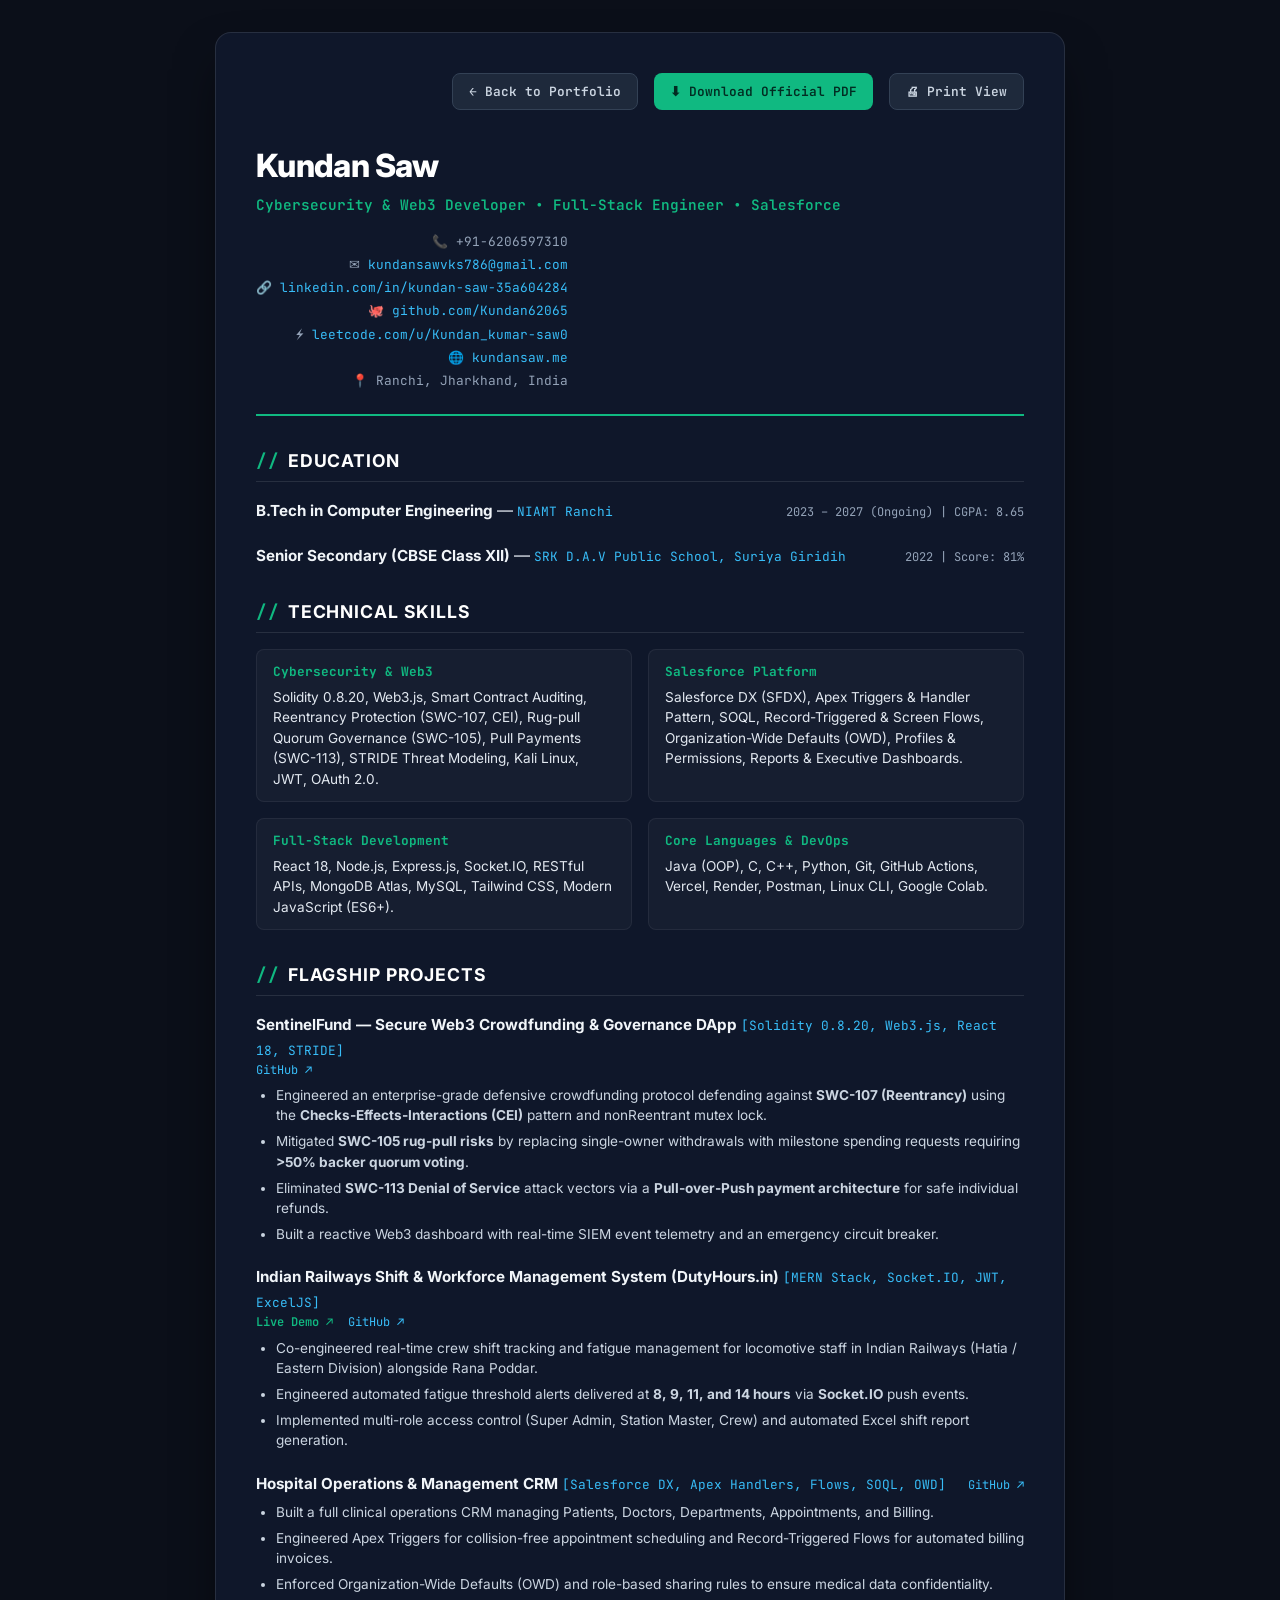
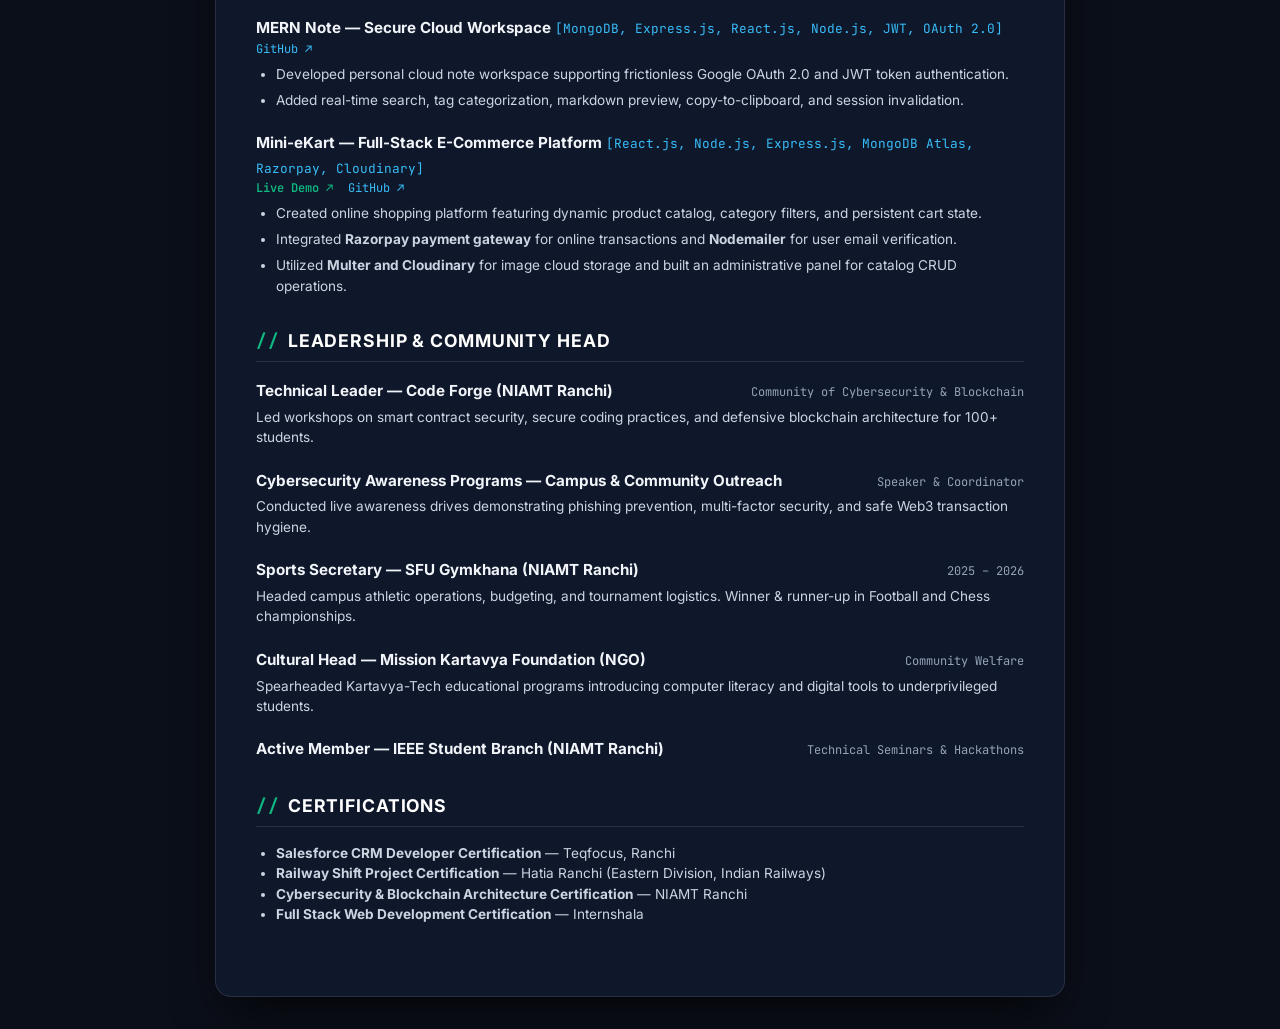
==== resume.html @ 0ac5e965 "Initial commit: Kundan Saw Developer Portfolio with Web3, Salesforce, MERN, and CNAME for kundansaw." ====
<!DOCTYPE html>
<html lang="en">
<head>
  <meta charset="UTF-8">
  <meta name="viewport" content="width=device-width, initial-scale=1.0">
  <title>Kundan Saw - Resume</title>
  <link rel="preconnect" href="https://fonts.googleapis.com">
  <link rel="preconnect" href="https://fonts.gstatic.com" crossorigin>
  <link href="https://fonts.googleapis.com/css2?family=Inter:wght@400;500;600;700;800&family=JetBrains+Mono:wght@400;500;600&display=swap" rel="stylesheet">
  <style>
    *, *::before, *::after { box-sizing: border-box; margin: 0; padding: 0; }
    body {
      font-family: 'Inter', sans-serif;
      background-color: #0b0f19;
      color: #e2e8f0;
      line-height: 1.5;
      padding: 2rem 1rem;
    }
    .resume-wrapper {
      max-width: 850px;
      margin: 0 auto;
      background-color: #0f172a;
      border: 1px solid rgba(255, 255, 255, 0.1);
      border-radius: 1rem;
      padding: 2.5rem;
      box-shadow: 0 25px 50px -12px rgba(0, 0, 0, 0.7);
    }
    .header-bar {
      display: flex;
      justify-content: space-between;
      align-items: flex-start;
      border-bottom: 2px solid #10b981;
      padding-bottom: 1.5rem;
      margin-bottom: 2rem;
      flex-wrap: wrap;
      gap: 1rem;
    }
    .name-title h1 {
      font-size: 2rem;
      font-weight: 800;
      color: #fff;
      letter-spacing: -0.02em;
    }
    .name-title p {
      color: #10b981;
      font-family: 'JetBrains Mono', monospace;
      font-size: 0.9rem;
      font-weight: 600;
      margin-top: 0.25rem;
    }
    .contact-links {
      font-family: 'JetBrains Mono', monospace;
      font-size: 0.8rem;
      color: #94a3b8;
      display: flex;
      flex-direction: column;
      gap: 0.25rem;
      text-align: right;
    }
    .contact-links a {
      color: #38bdf8;
      text-decoration: none;
    }
    .contact-links a:hover {
      text-decoration: underline;
    }
    .action-bar {
      display: flex;
      gap: 1rem;
      margin-bottom: 2rem;
      justify-content: flex-end;
    }
    .btn {
      display: inline-flex;
      align-items: center;
      gap: 0.5rem;
      padding: 0.5rem 1rem;
      border-radius: 0.5rem;
      font-family: 'JetBrains Mono', monospace;
      font-size: 0.8rem;
      font-weight: 600;
      text-decoration: none;
      cursor: pointer;
      transition: all 0.2s ease;
    }
    .btn-primary {
      background: #10b981;
      color: #022c22;
      border: none;
    }
    .btn-primary:hover {
      background: #34d399;
    }
    .btn-secondary {
      background: #1e293b;
      color: #cbd5e1;
      border: 1px solid #334155;
    }
    .btn-secondary:hover {
      background: #334155;
      color: #fff;
    }
    .section {
      margin-bottom: 2rem;
    }
    .section-title {
      font-size: 1.1rem;
      font-weight: 700;
      color: #fff;
      text-transform: uppercase;
      letter-spacing: 0.05em;
      border-bottom: 1px solid rgba(255, 255, 255, 0.1);
      padding-bottom: 0.4rem;
      margin-bottom: 1rem;
      display: flex;
      align-items: center;
      gap: 0.5rem;
    }
    .section-title span {
      color: #10b981;
      font-family: 'JetBrains Mono', monospace;
    }
    .item {
      margin-bottom: 1.25rem;
    }
    .item-header {
      display: flex;
      justify-content: space-between;
      align-items: baseline;
      flex-wrap: wrap;
      margin-bottom: 0.25rem;
    }
    .item-title {
      font-weight: 700;
      color: #f1f5f9;
      font-size: 0.95rem;
    }
    .item-subtitle {
      font-family: 'JetBrains Mono', monospace;
      font-size: 0.8rem;
      color: #38bdf8;
    }
    .item-date {
      font-family: 'JetBrains Mono', monospace;
      font-size: 0.75rem;
      color: #94a3b8;
    }
    .item ul {
      list-style-type: disc;
      padding-left: 1.25rem;
      font-size: 0.85rem;
      color: #cbd5e1;
      margin-top: 0.4rem;
    }
    .item ul li {
      margin-bottom: 0.35rem;
    }
    .skills-grid {
      display: grid;
      grid-template-columns: repeat(auto-fit, minmax(280px, 1fr));
      gap: 1rem;
      font-size: 0.85rem;
    }
    .skill-cat {
      background: rgba(255, 255, 255, 0.03);
      padding: 0.75rem 1rem;
      border-radius: 0.5rem;
      border: 1px solid rgba(255, 255, 255, 0.06);
    }
    .skill-cat-title {
      font-weight: 700;
      color: #10b981;
      font-family: 'JetBrains Mono', monospace;
      font-size: 0.8rem;
      margin-bottom: 0.35rem;
    }
    @media print {
      body { background: #fff; color: #000; padding: 0; }
      .resume-wrapper { border: none; box-shadow: none; background: #fff; padding: 0; color: #000; }
      .action-bar { display: none; }
      .name-title h1 { color: #000; }
      .name-title p { color: #059669; }
      .section-title { color: #000; border-bottom: 1px solid #000; }
      .item-title { color: #000; }
      .item-subtitle { color: #0284c7; }
      .item ul { color: #333; }
      .skill-cat { background: #f8fafc; border: 1px solid #e2e8f0; color: #000; }
    }
  </style>
</head>
<body>

  <div class="resume-wrapper">

    <!-- Action Bar (Hidden when printing) -->
    <div class="action-bar">
      <a href="index.html" class="btn btn-secondary">← Back to Portfolio</a>
      <a href="resume.pdf" target="_blank" class="btn btn-primary" download>⬇ Download Official PDF</a>
      <button onclick="window.print()" class="btn btn-secondary">🖨 Print View</button>
    </div>

    <!-- Header -->
    <header class="header-bar">
      <div class="name-title">
        <h1>Kundan Saw</h1>
        <p>Cybersecurity & Web3 Developer • Full-Stack Engineer • Salesforce</p>
      </div>
      <div class="contact-links">
        <div>📞 +91-6206597310</div>
        <div>✉ <a href="mailto:kundansawvks786@gmail.com">kundansawvks786@gmail.com</a></div>
        <div>🔗 <a href="https://www.linkedin.com/in/kundan-saw-35a604284/" target="_blank">linkedin.com/in/kundan-saw-35a604284</a></div>
        <div>🐙 <a href="https://github.com/Kundan62065" target="_blank">github.com/Kundan62065</a></div>
        <div>⚡ <a href="https://leetcode.com/u/Kundan_kumar-saw0/" target="_blank">leetcode.com/u/Kundan_kumar-saw0</a></div>
        <div>🌐 <a href="https://kundansaw.me/" target="_blank">kundansaw.me</a></div>
        <div>📍 Ranchi, Jharkhand, India</div>
      </div>
    </header>

    <!-- Education -->
    <section class="section">
      <h2 class="section-title"><span>//</span> Education</h2>
      <div class="item">
        <div class="item-header">
          <div>
            <span class="item-title">B.Tech in Computer Engineering</span> — <span class="item-subtitle">NIAMT Ranchi</span>
          </div>
          <span class="item-date">2023 – 2027 (Ongoing) | CGPA: 8.65</span>
        </div>
      </div>
      <div class="item">
        <div class="item-header">
          <div>
            <span class="item-title">Senior Secondary (CBSE Class XII)</span> — <span class="item-subtitle">SRK D.A.V Public School, Suriya Giridih</span>
          </div>
          <span class="item-date">2022 | Score: 81%</span>
        </div>
      </div>
    </section>

    <!-- Technical Skills -->
    <section class="section">
      <h2 class="section-title"><span>//</span> Technical Skills</h2>
      <div class="skills-grid">
        <div class="skill-cat">
          <div class="skill-cat-title">Cybersecurity & Web3</div>
          <p>Solidity 0.8.20, Web3.js, Smart Contract Auditing, Reentrancy Protection (SWC-107, CEI), Rug-pull Quorum Governance (SWC-105), Pull Payments (SWC-113), STRIDE Threat Modeling, Kali Linux, JWT, OAuth 2.0.</p>
        </div>
        <div class="skill-cat">
          <div class="skill-cat-title">Salesforce Platform</div>
          <p>Salesforce DX (SFDX), Apex Triggers & Handler Pattern, SOQL, Record-Triggered & Screen Flows, Organization-Wide Defaults (OWD), Profiles & Permissions, Reports & Executive Dashboards.</p>
        </div>
        <div class="skill-cat">
          <div class="skill-cat-title">Full-Stack Development</div>
          <p>React 18, Node.js, Express.js, Socket.IO, RESTful APIs, MongoDB Atlas, MySQL, Tailwind CSS, Modern JavaScript (ES6+).</p>
        </div>
        <div class="skill-cat">
          <div class="skill-cat-title">Core Languages & DevOps</div>
          <p>Java (OOP), C, C++, Python, Git, GitHub Actions, Vercel, Render, Postman, Linux CLI, Google Colab.</p>
        </div>
      </div>
    </section>

    <!-- Projects -->
    <section class="section">
      <h2 class="section-title"><span>//</span> Flagship Projects</h2>

      <!-- 1. SentinelFund -->
      <div class="item">
        <div class="item-header">
          <div>
            <span class="item-title">SentinelFund — Secure Web3 Crowdfunding & Governance DApp</span>
            <span class="item-subtitle">[Solidity 0.8.20, Web3.js, React 18, STRIDE]</span>
          </div>
          <span class="item-date"><a href="https://github.com/Kundan62065/crowdfunding-dapp" target="_blank" style="color:#38bdf8; text-decoration:none;">GitHub ↗</a></span>
        </div>
        <ul>
          <li>Engineered an enterprise-grade defensive crowdfunding protocol defending against <strong>SWC-107 (Reentrancy)</strong> using the <strong>Checks-Effects-Interactions (CEI)</strong> pattern and nonReentrant mutex lock.</li>
          <li>Mitigated <strong>SWC-105 rug-pull risks</strong> by replacing single-owner withdrawals with milestone spending requests requiring <strong>>50% backer quorum voting</strong>.</li>
          <li>Eliminated <strong>SWC-113 Denial of Service</strong> attack vectors via a <strong>Pull-over-Push payment architecture</strong> for safe individual refunds.</li>
          <li>Built a reactive Web3 dashboard with real-time SIEM event telemetry and an emergency circuit breaker.</li>
        </ul>
      </div>

      <!-- 2. Railway Shift Management -->
      <div class="item">
        <div class="item-header">
          <div>
            <span class="item-title">Indian Railways Shift & Workforce Management System (DutyHours.in)</span>
            <span class="item-subtitle">[MERN Stack, Socket.IO, JWT, ExcelJS]</span>
          </div>
          <span class="item-date">
            <a href="https://liver-frontend-eight.vercel.app/" target="_blank" style="color:#10b981; text-decoration:none; margin-right:8px; font-weight:600;">Live Demo ↗</a>
            <a href="https://github.com/Kundan62065/R_frontend" target="_blank" style="color:#38bdf8; text-decoration:none;">GitHub ↗</a>
          </span>
        </div>
        <ul>
          <li>Co-engineered real-time crew shift tracking and fatigue management for locomotive staff in Indian Railways (Hatia / Eastern Division) alongside Rana Poddar.</li>
          <li>Engineered automated fatigue threshold alerts delivered at <strong>8, 9, 11, and 14 hours</strong> via <strong>Socket.IO</strong> push events.</li>
          <li>Implemented multi-role access control (Super Admin, Station Master, Crew) and automated Excel shift report generation.</li>
        </ul>
      </div>

      <!-- 3. Salesforce Hospital CRM -->
      <div class="item">
        <div class="item-header">
          <div>
            <span class="item-title">Hospital Operations & Management CRM</span>
            <span class="item-subtitle">[Salesforce DX, Apex Handlers, Flows, SOQL, OWD]</span>
          </div>
          <span class="item-date"><a href="https://github.com/Kundan62065/Hospital-Management-Salesforce" target="_blank" style="color:#38bdf8; text-decoration:none;">GitHub ↗</a></span>
        </div>
        <ul>
          <li>Built a full clinical operations CRM managing Patients, Doctors, Departments, Appointments, and Billing.</li>
          <li>Engineered Apex Triggers for collision-free appointment scheduling and Record-Triggered Flows for automated billing invoices.</li>
          <li>Enforced Organization-Wide Defaults (OWD) and role-based sharing rules to ensure medical data confidentiality.</li>
        </ul>
      </div>

      <!-- 4. MERN Note -->
      <div class="item">
        <div class="item-header">
          <div>
            <span class="item-title">MERN Note — Secure Cloud Workspace</span>
            <span class="item-subtitle">[MongoDB, Express.js, React.js, Node.js, JWT, OAuth 2.0]</span>
          </div>
          <span class="item-date"><a href="https://github.com/Kundan62065/mern-jwt-notes-app" target="_blank" style="color:#38bdf8; text-decoration:none;">GitHub ↗</a></span>
        </div>
        <ul>
          <li>Developed personal cloud note workspace supporting frictionless Google OAuth 2.0 and JWT token authentication.</li>
          <li>Added real-time search, tag categorization, markdown preview, copy-to-clipboard, and session invalidation.</li>
        </ul>
      </div>

      <!-- 5. Mini-eKart -->
      <div class="item">
        <div class="item-header">
          <div>
            <span class="item-title">Mini-eKart — Full-Stack E-Commerce Platform</span>
            <span class="item-subtitle">[React.js, Node.js, Express.js, MongoDB Atlas, Razorpay, Cloudinary]</span>
          </div>
          <span class="item-date">
            <a href="https://mini-ekart-app-wv57.vercel.app/" target="_blank" style="color:#10b981; text-decoration:none; margin-right:8px; font-weight:600;">Live Demo ↗</a>
            <a href="https://github.com/Kundan62065/MINI-EKART-APP" target="_blank" style="color:#38bdf8; text-decoration:none;">GitHub ↗</a>
          </span>
        </div>
        <ul>
          <li>Created online shopping platform featuring dynamic product catalog, category filters, and persistent cart state.</li>
          <li>Integrated <strong>Razorpay payment gateway</strong> for online transactions and <strong>Nodemailer</strong> for user email verification.</li>
          <li>Utilized <strong>Multer and Cloudinary</strong> for image cloud storage and built an administrative panel for catalog CRUD operations.</li>
        </ul>
      </div>

    </section>

    <!-- Leadership & Community -->
    <section class="section">
      <h2 class="section-title"><span>//</span> Leadership & Community Head</h2>
      <div class="item">
        <div class="item-header">
          <div>
            <span class="item-title">Technical Leader — Code Forge (NIAMT Ranchi)</span>
          </div>
          <span class="item-date">Community of Cybersecurity & Blockchain</span>
        </div>
        <p style="font-size:0.85rem; color:#cbd5e1;">Led workshops on smart contract security, secure coding practices, and defensive blockchain architecture for 100+ students.</p>
      </div>

      <div class="item">
        <div class="item-header">
          <div>
            <span class="item-title">Cybersecurity Awareness Programs — Campus & Community Outreach</span>
          </div>
          <span class="item-date">Speaker & Coordinator</span>
        </div>
        <p style="font-size:0.85rem; color:#cbd5e1;">Conducted live awareness drives demonstrating phishing prevention, multi-factor security, and safe Web3 transaction hygiene.</p>
      </div>

      <div class="item">
        <div class="item-header">
          <div>
            <span class="item-title">Sports Secretary — SFU Gymkhana (NIAMT Ranchi)</span>
          </div>
          <span class="item-date">2025 – 2026</span>
        </div>
        <p style="font-size:0.85rem; color:#cbd5e1;">Headed campus athletic operations, budgeting, and tournament logistics. Winner & runner-up in Football and Chess championships.</p>
      </div>

      <div class="item">
        <div class="item-header">
          <div>
            <span class="item-title">Cultural Head — Mission Kartavya Foundation (NGO)</span>
          </div>
          <span class="item-date">Community Welfare</span>
        </div>
        <p style="font-size:0.85rem; color:#cbd5e1;">Spearheaded Kartavya-Tech educational programs introducing computer literacy and digital tools to underprivileged students.</p>
      </div>

      <div class="item">
        <div class="item-header">
          <div>
            <span class="item-title">Active Member — IEEE Student Branch (NIAMT Ranchi)</span>
          </div>
          <span class="item-date">Technical Seminars & Hackathons</span>
        </div>
      </div>
    </section>

    <!-- Certifications -->
    <section class="section">
      <h2 class="section-title"><span>//</span> Certifications</h2>
      <ul style="list-style-type: disc; padding-left: 1.25rem; font-size: 0.85rem; color: #cbd5e1;">
        <li><strong>Salesforce CRM Developer Certification</strong> — Teqfocus, Ranchi</li>
        <li><strong>Railway Shift Project Certification</strong> — Hatia Ranchi (Eastern Division, Indian Railways)</li>
        <li><strong>Cybersecurity & Blockchain Architecture Certification</strong> — NIAMT Ranchi</li>
        <li><strong>Full Stack Web Development Certification</strong> — Internshala</li>
      </ul>
    </section>

  </div>

</body>
</html>
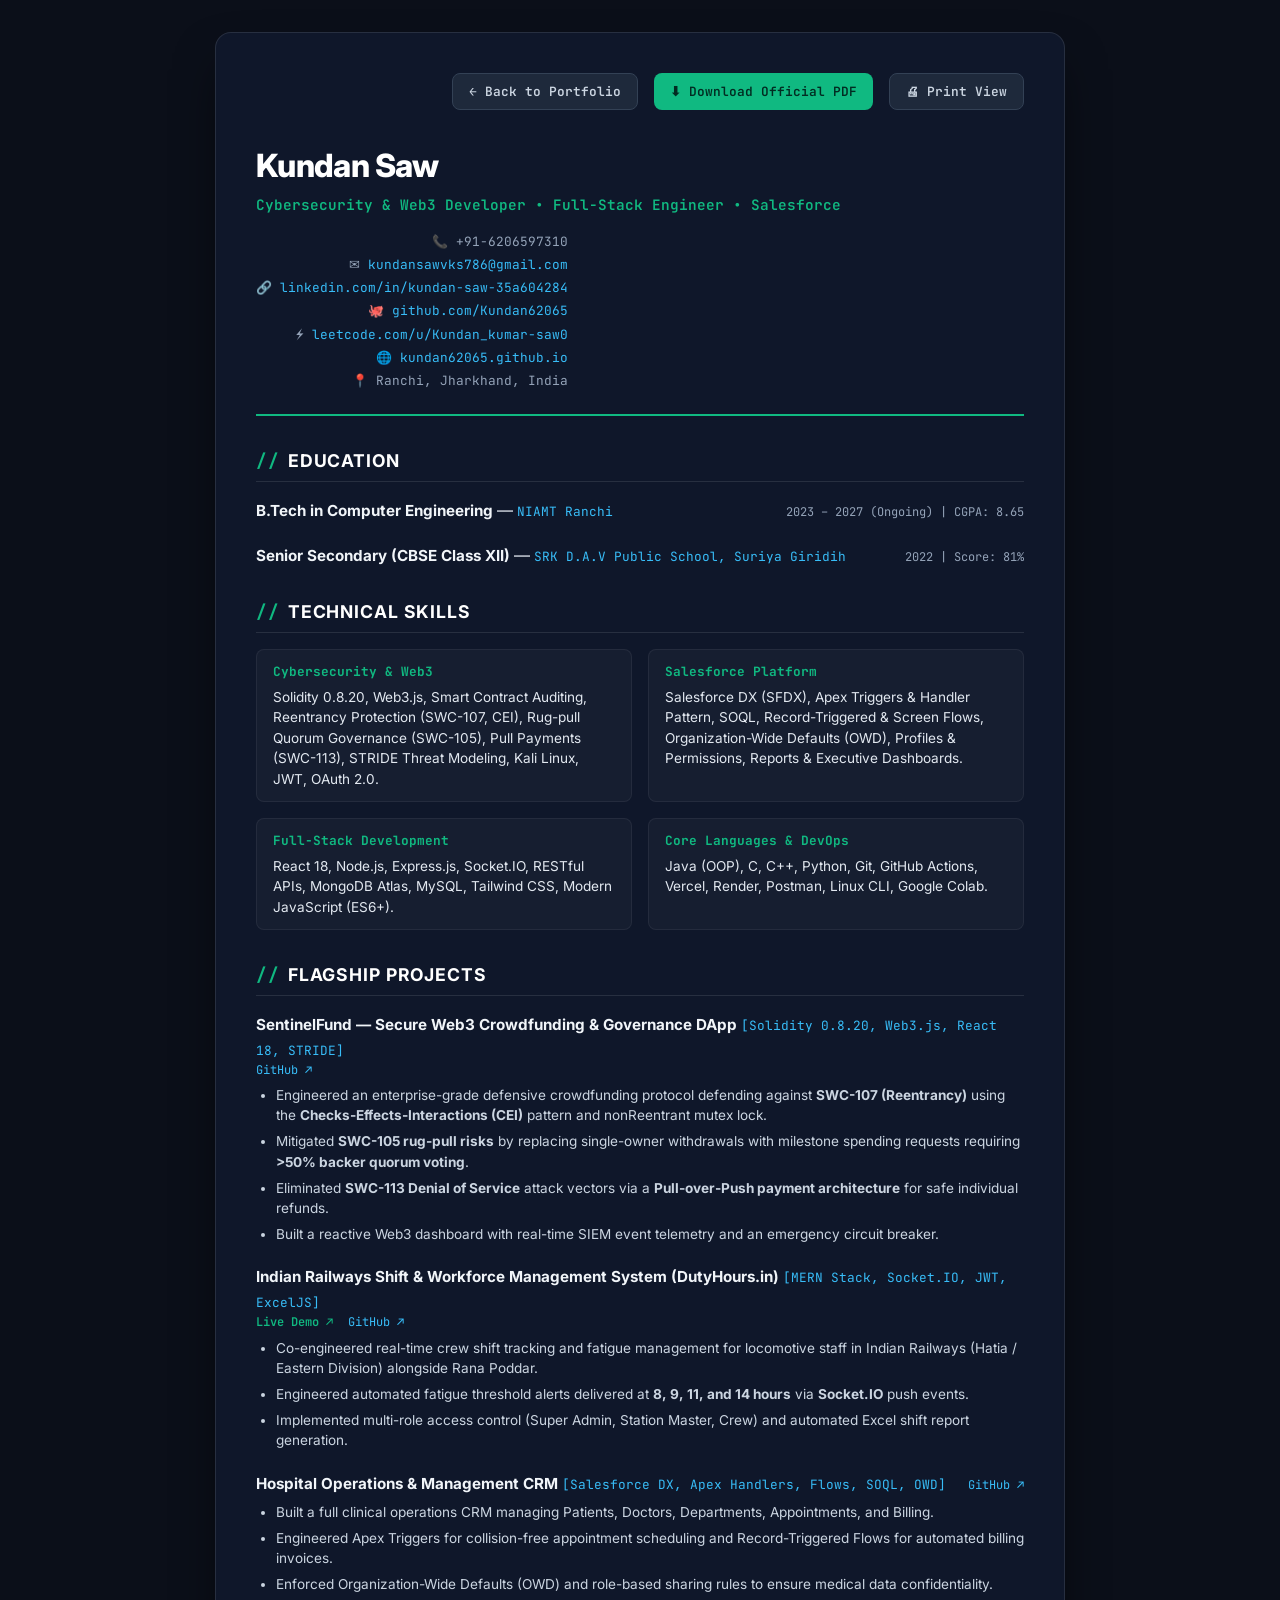
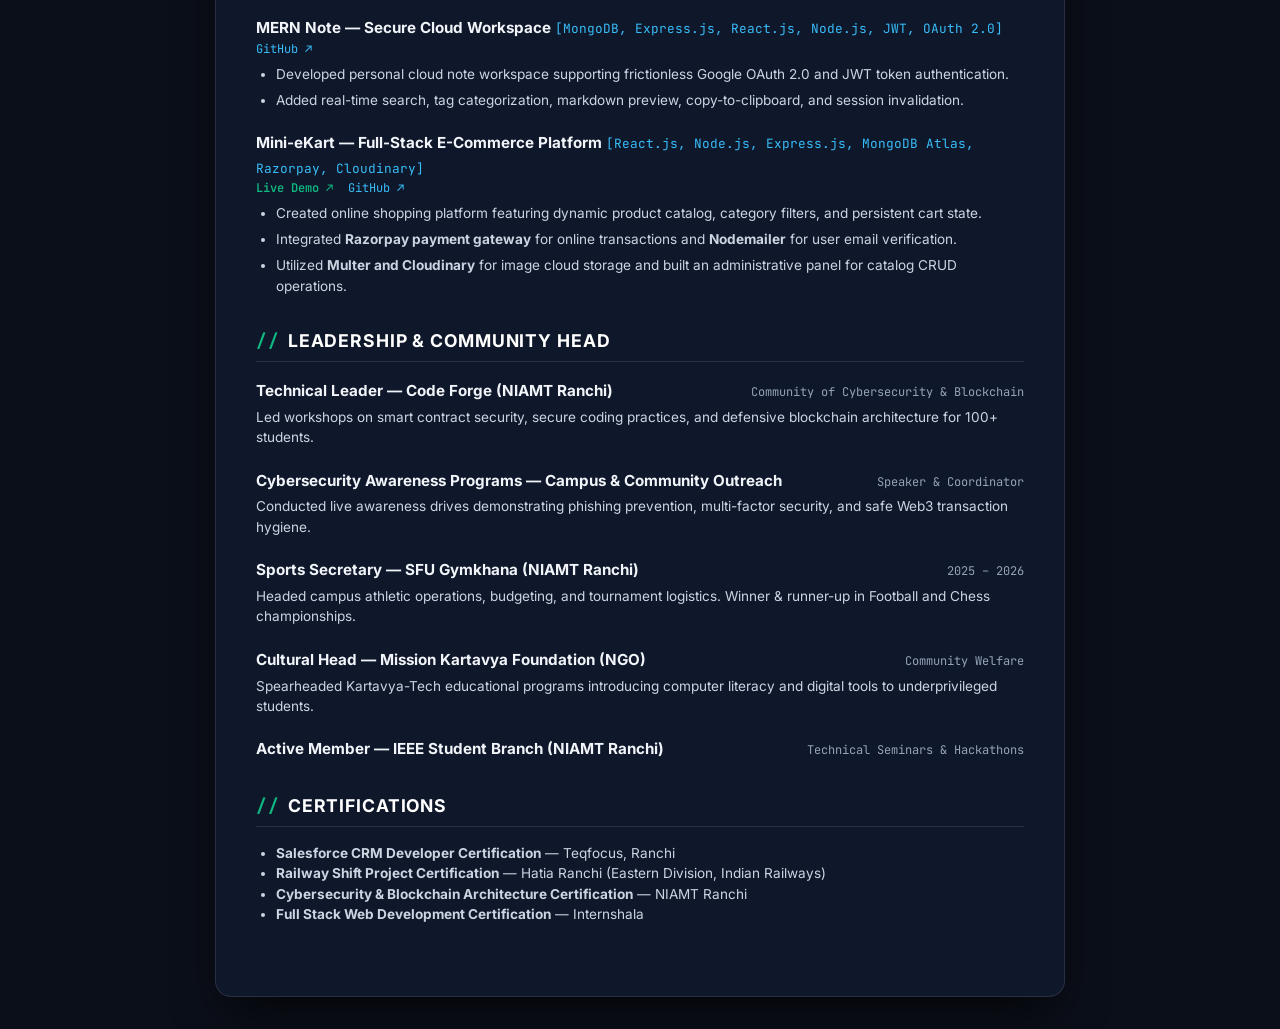
==== commit 8d3b84c5: "Configure GitHub Pages deployment for Kundan62065.github.io" ====
--- a/resume.html
+++ b/resume.html
@@ -211,7 +211,7 @@
         <div>🔗 <a href="https://www.linkedin.com/in/kundan-saw-35a604284/" target="_blank">linkedin.com/in/kundan-saw-35a604284</a></div>
         <div>🐙 <a href="https://github.com/Kundan62065" target="_blank">github.com/Kundan62065</a></div>
         <div>⚡ <a href="https://leetcode.com/u/Kundan_kumar-saw0/" target="_blank">leetcode.com/u/Kundan_kumar-saw0</a></div>
-        <div>🌐 <a href="https://kundansaw.me/" target="_blank">kundansaw.me</a></div>
+        <div>🌐 <a href="https://kundan62065.github.io/" target="_blank">kundan62065.github.io</a></div>
         <div>📍 Ranchi, Jharkhand, India</div>
       </div>
     </header>
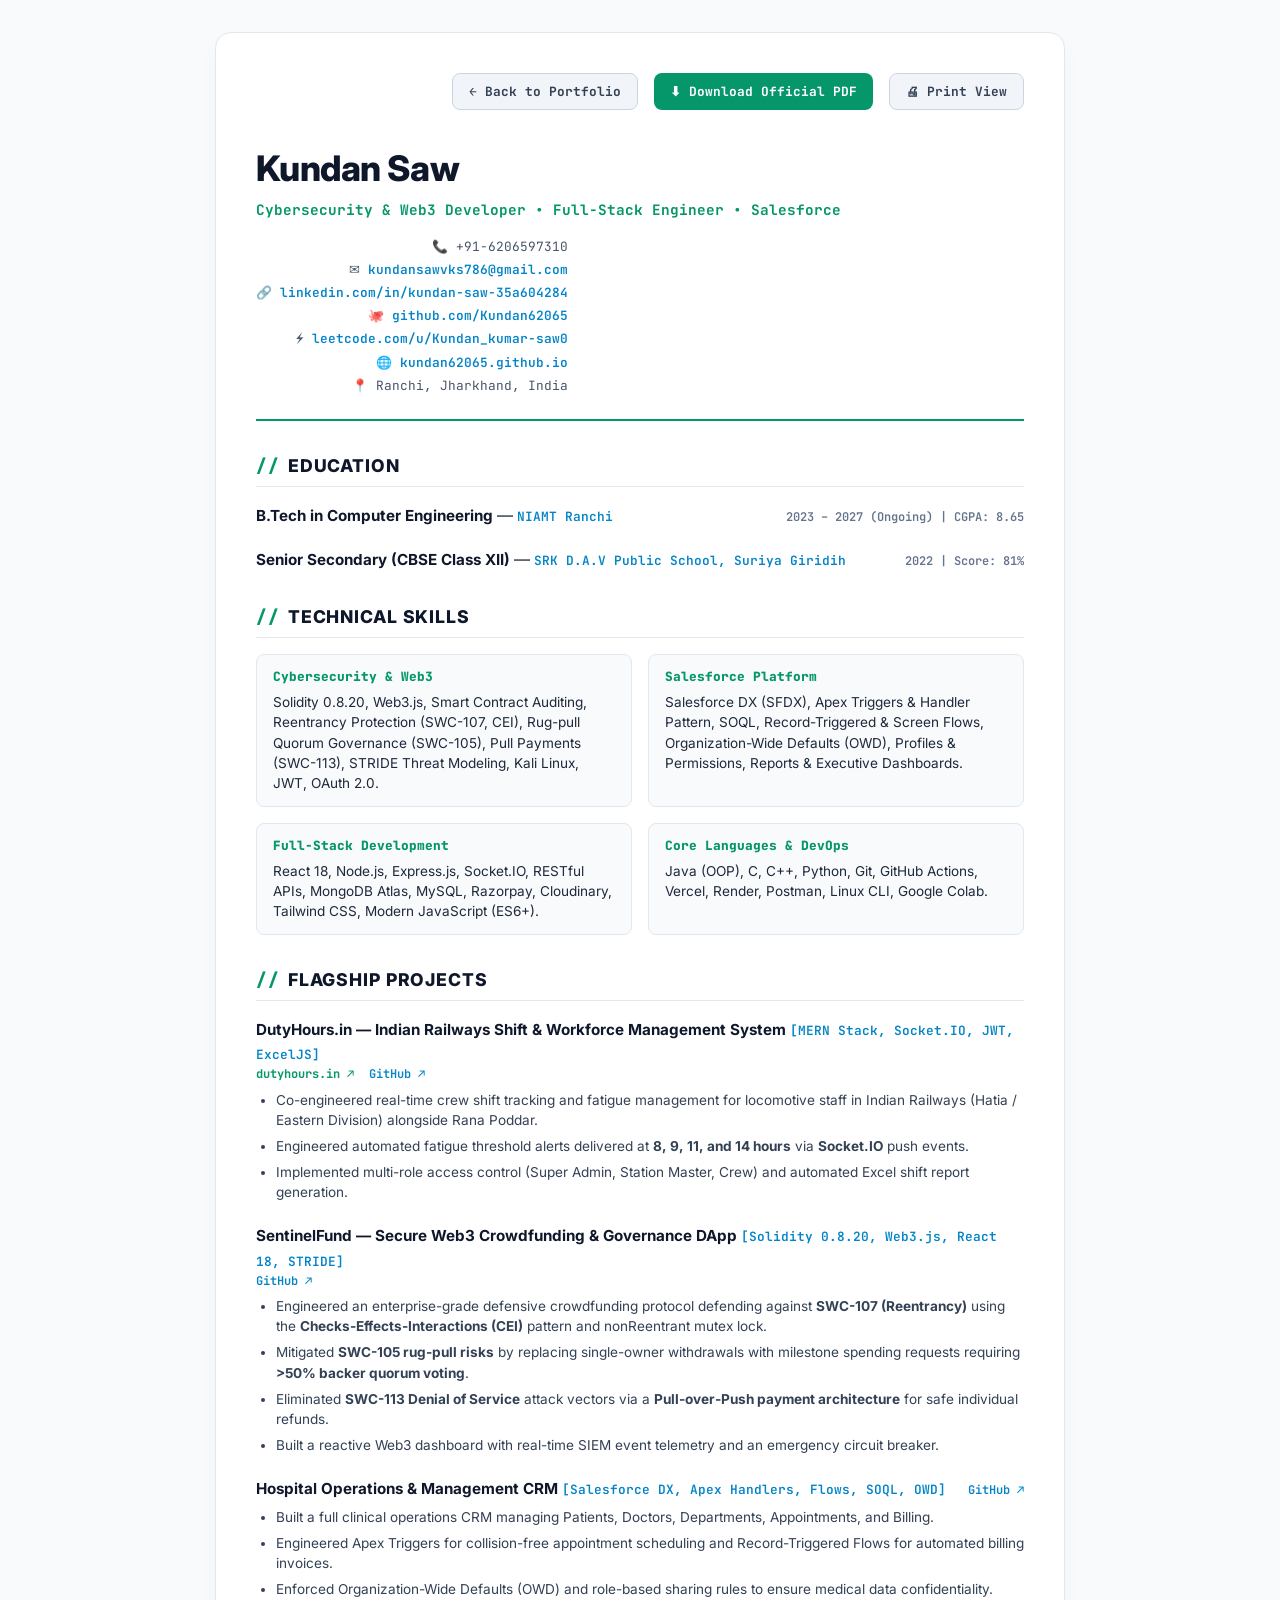
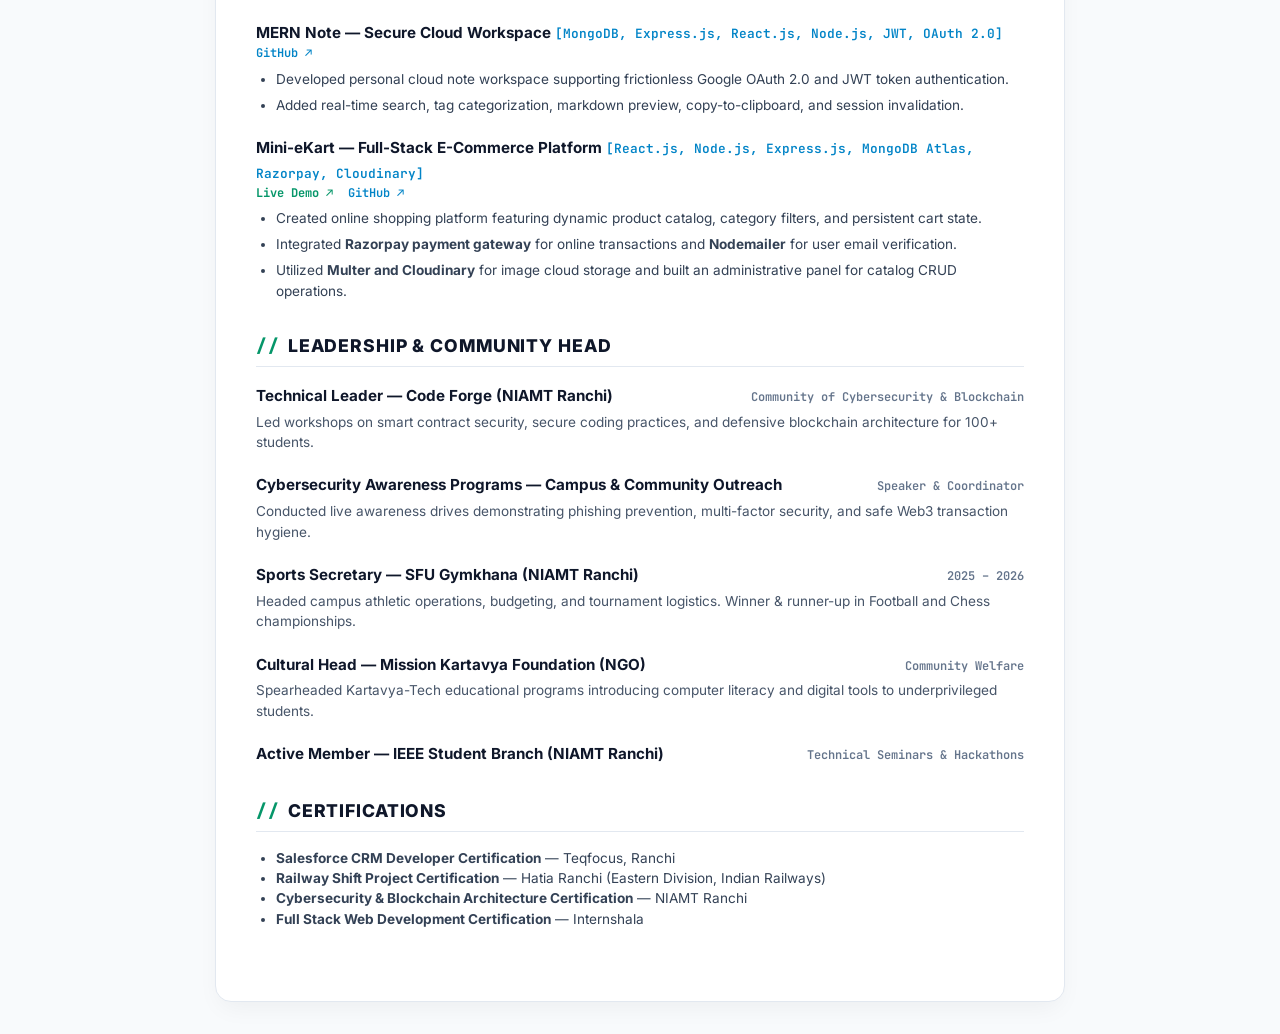
==== commit b6e4a0f3: "Implement light theme and tuddu project cards with toast badges and DutyHours.in link" ====
--- a/resume.html
+++ b/resume.html
@@ -11,55 +11,56 @@
     *, *::before, *::after { box-sizing: border-box; margin: 0; padding: 0; }
     body {
       font-family: 'Inter', sans-serif;
-      background-color: #0b0f19;
-      color: #e2e8f0;
+      background-color: #f8fafc;
+      color: #1e293b;
       line-height: 1.5;
       padding: 2rem 1rem;
     }
     .resume-wrapper {
       max-width: 850px;
       margin: 0 auto;
-      background-color: #0f172a;
-      border: 1px solid rgba(255, 255, 255, 0.1);
+      background-color: #ffffff;
+      border: 1px solid #e2e8f0;
       border-radius: 1rem;
       padding: 2.5rem;
-      box-shadow: 0 25px 50px -12px rgba(0, 0, 0, 0.7);
+      box-shadow: 0 10px 25px -5px rgba(0, 0, 0, 0.05);
     }
     .header-bar {
       display: flex;
       justify-content: space-between;
       align-items: flex-start;
-      border-bottom: 2px solid #10b981;
+      border-bottom: 2px solid #059669;
       padding-bottom: 1.5rem;
       margin-bottom: 2rem;
       flex-wrap: wrap;
       gap: 1rem;
     }
     .name-title h1 {
-      font-size: 2rem;
+      font-size: 2.2rem;
       font-weight: 800;
-      color: #fff;
+      color: #0f172a;
       letter-spacing: -0.02em;
     }
     .name-title p {
-      color: #10b981;
+      color: #059669;
       font-family: 'JetBrains Mono', monospace;
       font-size: 0.9rem;
-      font-weight: 600;
+      font-weight: 700;
       margin-top: 0.25rem;
     }
     .contact-links {
       font-family: 'JetBrains Mono', monospace;
       font-size: 0.8rem;
-      color: #94a3b8;
+      color: #475569;
       display: flex;
       flex-direction: column;
       gap: 0.25rem;
       text-align: right;
     }
     .contact-links a {
-      color: #38bdf8;
+      color: #0284c7;
       text-decoration: none;
+      font-weight: 600;
     }
     .contact-links a:hover {
       text-decoration: underline;
@@ -78,38 +79,38 @@
       border-radius: 0.5rem;
       font-family: 'JetBrains Mono', monospace;
       font-size: 0.8rem;
-      font-weight: 600;
+      font-weight: 700;
       text-decoration: none;
       cursor: pointer;
       transition: all 0.2s ease;
     }
     .btn-primary {
-      background: #10b981;
-      color: #022c22;
+      background: #059669;
+      color: #ffffff;
       border: none;
     }
     .btn-primary:hover {
-      background: #34d399;
+      background: #047857;
     }
     .btn-secondary {
-      background: #1e293b;
-      color: #cbd5e1;
-      border: 1px solid #334155;
+      background: #f1f5f9;
+      color: #334155;
+      border: 1px solid #cbd5e1;
     }
     .btn-secondary:hover {
-      background: #334155;
-      color: #fff;
+      background: #e2e8f0;
+      color: #0f172a;
     }
     .section {
       margin-bottom: 2rem;
     }
     .section-title {
       font-size: 1.1rem;
-      font-weight: 700;
-      color: #fff;
+      font-weight: 800;
+      color: #0f172a;
       text-transform: uppercase;
       letter-spacing: 0.05em;
-      border-bottom: 1px solid rgba(255, 255, 255, 0.1);
+      border-bottom: 1px solid #e2e8f0;
       padding-bottom: 0.4rem;
       margin-bottom: 1rem;
       display: flex;
@@ -117,7 +118,7 @@
       gap: 0.5rem;
     }
     .section-title span {
-      color: #10b981;
+      color: #059669;
       font-family: 'JetBrains Mono', monospace;
     }
     .item {
@@ -132,24 +133,26 @@
     }
     .item-title {
       font-weight: 700;
-      color: #f1f5f9;
+      color: #0f172a;
       font-size: 0.95rem;
     }
     .item-subtitle {
       font-family: 'JetBrains Mono', monospace;
       font-size: 0.8rem;
-      color: #38bdf8;
+      color: #0284c7;
+      font-weight: 600;
     }
     .item-date {
       font-family: 'JetBrains Mono', monospace;
       font-size: 0.75rem;
-      color: #94a3b8;
+      color: #64748b;
+      font-weight: 600;
     }
     .item ul {
       list-style-type: disc;
       padding-left: 1.25rem;
       font-size: 0.85rem;
-      color: #cbd5e1;
+      color: #334155;
       margin-top: 0.4rem;
     }
     .item ul li {
@@ -162,14 +165,14 @@
       font-size: 0.85rem;
     }
     .skill-cat {
-      background: rgba(255, 255, 255, 0.03);
+      background: #f8fafc;
       padding: 0.75rem 1rem;
       border-radius: 0.5rem;
-      border: 1px solid rgba(255, 255, 255, 0.06);
+      border: 1px solid #e2e8f0;
     }
     .skill-cat-title {
-      font-weight: 700;
-      color: #10b981;
+      font-weight: 800;
+      color: #059669;
       font-family: 'JetBrains Mono', monospace;
       font-size: 0.8rem;
       margin-bottom: 0.35rem;
@@ -192,7 +195,7 @@
 
   <div class="resume-wrapper">
 
-    <!-- Action Bar (Hidden when printing) -->
+    <!-- Action Bar -->
     <div class="action-bar">
       <a href="index.html" class="btn btn-secondary">← Back to Portfolio</a>
       <a href="resume.pdf" target="_blank" class="btn btn-primary" download>⬇ Download Official PDF</a>
@@ -251,7 +254,7 @@
         </div>
         <div class="skill-cat">
           <div class="skill-cat-title">Full-Stack Development</div>
-          <p>React 18, Node.js, Express.js, Socket.IO, RESTful APIs, MongoDB Atlas, MySQL, Tailwind CSS, Modern JavaScript (ES6+).</p>
+          <p>React 18, Node.js, Express.js, Socket.IO, RESTful APIs, MongoDB Atlas, MySQL, Razorpay, Cloudinary, Tailwind CSS, Modern JavaScript (ES6+).</p>
         </div>
         <div class="skill-cat">
           <div class="skill-cat-title">Core Languages & DevOps</div>
@@ -264,14 +267,33 @@
     <section class="section">
       <h2 class="section-title"><span>//</span> Flagship Projects</h2>
 
-      <!-- 1. SentinelFund -->
+      <!-- 1. Railway Shift Management (DutyHours.in) -->
+      <div class="item">
+        <div class="item-header">
+          <div>
+            <span class="item-title">DutyHours.in — Indian Railways Shift & Workforce Management System</span>
+            <span class="item-subtitle">[MERN Stack, Socket.IO, JWT, ExcelJS]</span>
+          </div>
+          <span class="item-date">
+            <a href="https://www.dutyhours.in/login" target="_blank" style="color:#059669; text-decoration:none; margin-right:8px; font-weight:700;">dutyhours.in ↗</a>
+            <a href="https://github.com/Kundan62065/R_frontend" target="_blank" style="color:#0284c7; text-decoration:none; font-weight:600;">GitHub ↗</a>
+          </span>
+        </div>
+        <ul>
+          <li>Co-engineered real-time crew shift tracking and fatigue management for locomotive staff in Indian Railways (Hatia / Eastern Division) alongside Rana Poddar.</li>
+          <li>Engineered automated fatigue threshold alerts delivered at <strong>8, 9, 11, and 14 hours</strong> via <strong>Socket.IO</strong> push events.</li>
+          <li>Implemented multi-role access control (Super Admin, Station Master, Crew) and automated Excel shift report generation.</li>
+        </ul>
+      </div>
+
+      <!-- 2. SentinelFund -->
       <div class="item">
         <div class="item-header">
           <div>
             <span class="item-title">SentinelFund — Secure Web3 Crowdfunding & Governance DApp</span>
             <span class="item-subtitle">[Solidity 0.8.20, Web3.js, React 18, STRIDE]</span>
           </div>
-          <span class="item-date"><a href="https://github.com/Kundan62065/crowdfunding-dapp" target="_blank" style="color:#38bdf8; text-decoration:none;">GitHub ↗</a></span>
+          <span class="item-date"><a href="https://github.com/Kundan62065/crowdfunding-dapp" target="_blank" style="color:#0284c7; text-decoration:none; font-weight:600;">GitHub ↗</a></span>
         </div>
         <ul>
           <li>Engineered an enterprise-grade defensive crowdfunding protocol defending against <strong>SWC-107 (Reentrancy)</strong> using the <strong>Checks-Effects-Interactions (CEI)</strong> pattern and nonReentrant mutex lock.</li>
@@ -281,25 +303,6 @@
         </ul>
       </div>
 
-      <!-- 2. Railway Shift Management -->
-      <div class="item">
-        <div class="item-header">
-          <div>
-            <span class="item-title">Indian Railways Shift & Workforce Management System (DutyHours.in)</span>
-            <span class="item-subtitle">[MERN Stack, Socket.IO, JWT, ExcelJS]</span>
-          </div>
-          <span class="item-date">
-            <a href="https://liver-frontend-eight.vercel.app/" target="_blank" style="color:#10b981; text-decoration:none; margin-right:8px; font-weight:600;">Live Demo ↗</a>
-            <a href="https://github.com/Kundan62065/R_frontend" target="_blank" style="color:#38bdf8; text-decoration:none;">GitHub ↗</a>
-          </span>
-        </div>
-        <ul>
-          <li>Co-engineered real-time crew shift tracking and fatigue management for locomotive staff in Indian Railways (Hatia / Eastern Division) alongside Rana Poddar.</li>
-          <li>Engineered automated fatigue threshold alerts delivered at <strong>8, 9, 11, and 14 hours</strong> via <strong>Socket.IO</strong> push events.</li>
-          <li>Implemented multi-role access control (Super Admin, Station Master, Crew) and automated Excel shift report generation.</li>
-        </ul>
-      </div>
-
       <!-- 3. Salesforce Hospital CRM -->
       <div class="item">
         <div class="item-header">
@@ -307,7 +310,7 @@
             <span class="item-title">Hospital Operations & Management CRM</span>
             <span class="item-subtitle">[Salesforce DX, Apex Handlers, Flows, SOQL, OWD]</span>
           </div>
-          <span class="item-date"><a href="https://github.com/Kundan62065/Hospital-Management-Salesforce" target="_blank" style="color:#38bdf8; text-decoration:none;">GitHub ↗</a></span>
+          <span class="item-date"><a href="https://github.com/Kundan62065/Hospital-Management-Salesforce" target="_blank" style="color:#0284c7; text-decoration:none; font-weight:600;">GitHub ↗</a></span>
         </div>
         <ul>
           <li>Built a full clinical operations CRM managing Patients, Doctors, Departments, Appointments, and Billing.</li>
@@ -323,7 +326,7 @@
             <span class="item-title">MERN Note — Secure Cloud Workspace</span>
             <span class="item-subtitle">[MongoDB, Express.js, React.js, Node.js, JWT, OAuth 2.0]</span>
           </div>
-          <span class="item-date"><a href="https://github.com/Kundan62065/mern-jwt-notes-app" target="_blank" style="color:#38bdf8; text-decoration:none;">GitHub ↗</a></span>
+          <span class="item-date"><a href="https://github.com/Kundan62065/mern-jwt-notes-app" target="_blank" style="color:#0284c7; text-decoration:none; font-weight:600;">GitHub ↗</a></span>
         </div>
         <ul>
           <li>Developed personal cloud note workspace supporting frictionless Google OAuth 2.0 and JWT token authentication.</li>
@@ -339,8 +342,8 @@
             <span class="item-subtitle">[React.js, Node.js, Express.js, MongoDB Atlas, Razorpay, Cloudinary]</span>
           </div>
           <span class="item-date">
-            <a href="https://mini-ekart-app-wv57.vercel.app/" target="_blank" style="color:#10b981; text-decoration:none; margin-right:8px; font-weight:600;">Live Demo ↗</a>
-            <a href="https://github.com/Kundan62065/MINI-EKART-APP" target="_blank" style="color:#38bdf8; text-decoration:none;">GitHub ↗</a>
+            <a href="https://mini-ekart-app-wv57.vercel.app/" target="_blank" style="color:#059669; text-decoration:none; margin-right:8px; font-weight:700;">Live Demo ↗</a>
+            <a href="https://github.com/Kundan62065/MINI-EKART-APP" target="_blank" style="color:#0284c7; text-decoration:none; font-weight:600;">GitHub ↗</a>
           </span>
         </div>
         <ul>
@@ -362,7 +365,7 @@
           </div>
           <span class="item-date">Community of Cybersecurity & Blockchain</span>
         </div>
-        <p style="font-size:0.85rem; color:#cbd5e1;">Led workshops on smart contract security, secure coding practices, and defensive blockchain architecture for 100+ students.</p>
+        <p style="font-size:0.85rem; color:#475569;">Led workshops on smart contract security, secure coding practices, and defensive blockchain architecture for 100+ students.</p>
       </div>
 
       <div class="item">
@@ -372,7 +375,7 @@
           </div>
           <span class="item-date">Speaker & Coordinator</span>
         </div>
-        <p style="font-size:0.85rem; color:#cbd5e1;">Conducted live awareness drives demonstrating phishing prevention, multi-factor security, and safe Web3 transaction hygiene.</p>
+        <p style="font-size:0.85rem; color:#475569;">Conducted live awareness drives demonstrating phishing prevention, multi-factor security, and safe Web3 transaction hygiene.</p>
       </div>
 
       <div class="item">
@@ -382,7 +385,7 @@
           </div>
           <span class="item-date">2025 – 2026</span>
         </div>
-        <p style="font-size:0.85rem; color:#cbd5e1;">Headed campus athletic operations, budgeting, and tournament logistics. Winner & runner-up in Football and Chess championships.</p>
+        <p style="font-size:0.85rem; color:#475569;">Headed campus athletic operations, budgeting, and tournament logistics. Winner & runner-up in Football and Chess championships.</p>
       </div>
 
       <div class="item">
@@ -392,7 +395,7 @@
           </div>
           <span class="item-date">Community Welfare</span>
         </div>
-        <p style="font-size:0.85rem; color:#cbd5e1;">Spearheaded Kartavya-Tech educational programs introducing computer literacy and digital tools to underprivileged students.</p>
+        <p style="font-size:0.85rem; color:#475569;">Spearheaded Kartavya-Tech educational programs introducing computer literacy and digital tools to underprivileged students.</p>
       </div>
 
       <div class="item">
@@ -408,7 +411,7 @@
     <!-- Certifications -->
     <section class="section">
       <h2 class="section-title"><span>//</span> Certifications</h2>
-      <ul style="list-style-type: disc; padding-left: 1.25rem; font-size: 0.85rem; color: #cbd5e1;">
+      <ul style="list-style-type: disc; padding-left: 1.25rem; font-size: 0.85rem; color: #334155;">
         <li><strong>Salesforce CRM Developer Certification</strong> — Teqfocus, Ranchi</li>
         <li><strong>Railway Shift Project Certification</strong> — Hatia Ranchi (Eastern Division, Indian Railways)</li>
         <li><strong>Cybersecurity & Blockchain Architecture Certification</strong> — NIAMT Ranchi</li>
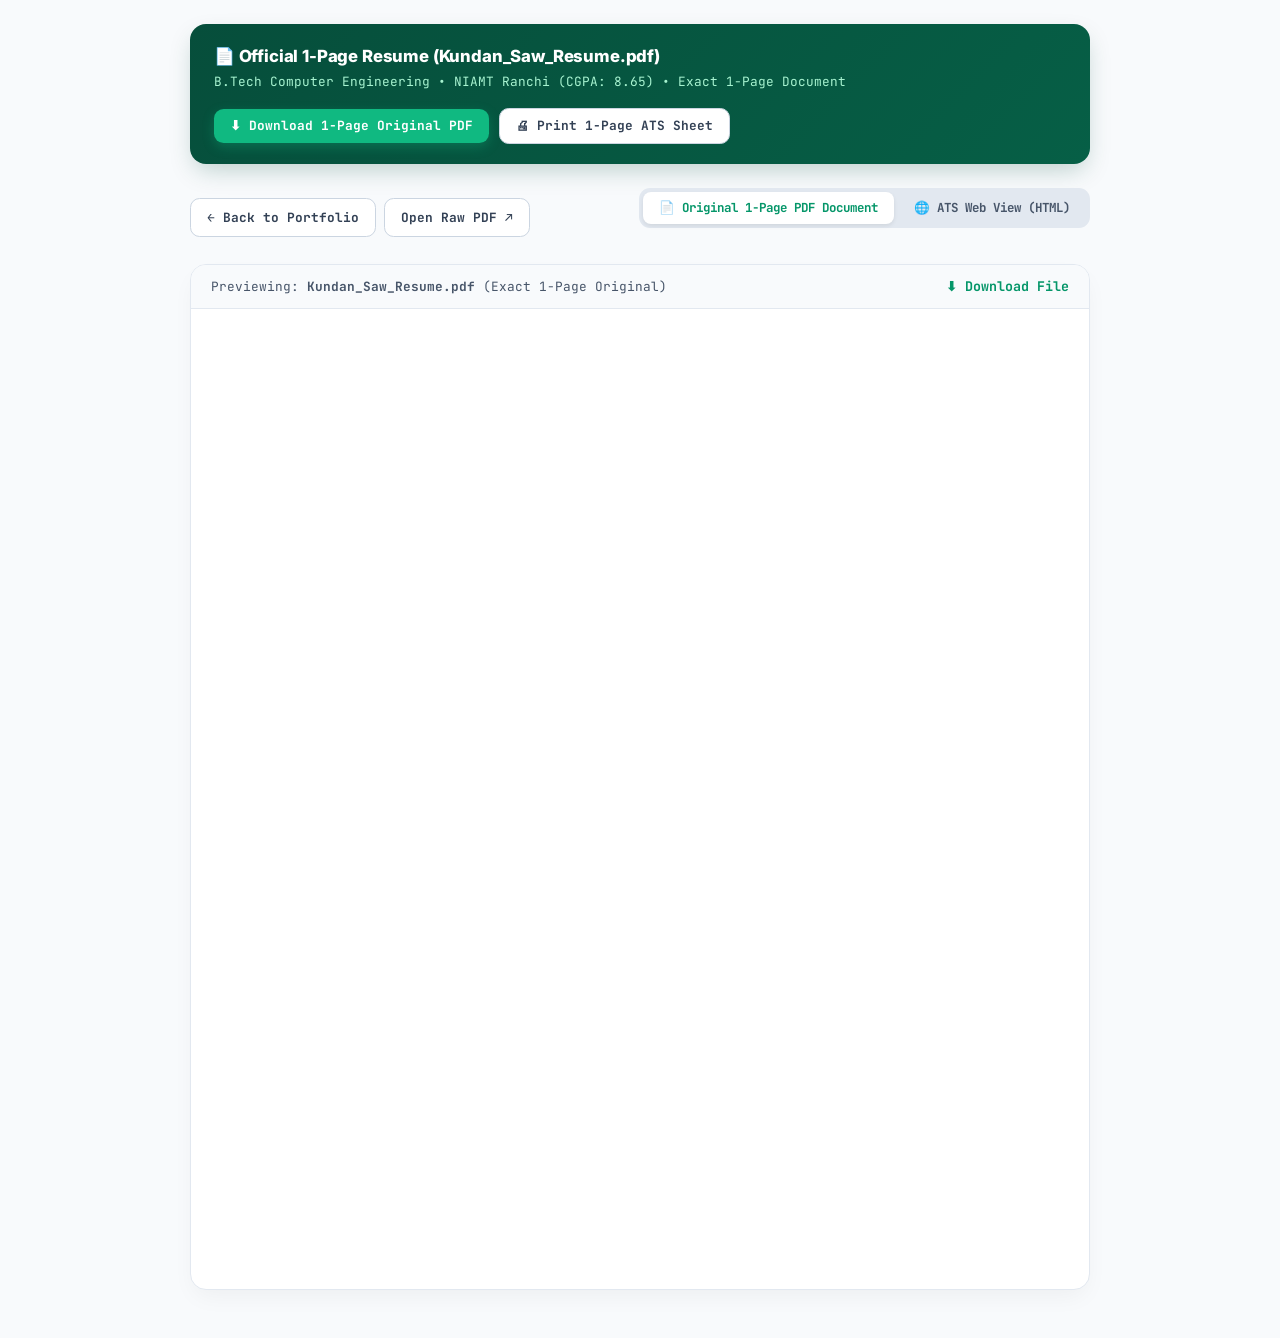
==== commit 60440323: "Fix resume download to 1-page original PDF, add embedded 1-page viewer and strict 1-page print layou" ====
--- a/resume.html
+++ b/resume.html
@@ -3,142 +3,255 @@
 <head>
   <meta charset="UTF-8">
   <meta name="viewport" content="width=device-width, initial-scale=1.0">
-  <title>Kundan Saw - Resume</title>
+  <title>Kundan Saw - Resume (1-Page Original PDF & ATS View)</title>
   <link rel="preconnect" href="https://fonts.googleapis.com">
   <link rel="preconnect" href="https://fonts.gstatic.com" crossorigin>
   <link href="https://fonts.googleapis.com/css2?family=Inter:wght@400;500;600;700;800&family=JetBrains+Mono:wght@400;500;600&display=swap" rel="stylesheet">
   <style>
     *, *::before, *::after { box-sizing: border-box; margin: 0; padding: 0; }
     body {
-      font-family: 'Inter', sans-serif;
+      font-family: 'Inter', -apple-system, BlinkMacSystemFont, "Segoe UI", Roboto, sans-serif;
       background-color: #f8fafc;
       color: #1e293b;
       line-height: 1.5;
-      padding: 2rem 1rem;
+      padding: 1.5rem 1rem 3rem 1rem;
     }
     .resume-wrapper {
-      max-width: 850px;
+      max-width: 900px;
       margin: 0 auto;
-      background-color: #ffffff;
-      border: 1px solid #e2e8f0;
+    }
+
+    /* TOP DOWNLOAD BANNER */
+    .download-banner {
+      background: linear-gradient(135deg, #064e3b 0%, #065f46 100%);
+      color: #ffffff;
       border-radius: 1rem;
-      padding: 2.5rem;
-      box-shadow: 0 10px 25px -5px rgba(0, 0, 0, 0.05);
-    }
-    .header-bar {
-      display: flex;
+      padding: 1.25rem 1.5rem;
+      margin-bottom: 1.5rem;
+      display: flex;
+      flex-wrap: wrap;
       justify-content: space-between;
-      align-items: flex-start;
-      border-bottom: 2px solid #059669;
-      padding-bottom: 1.5rem;
-      margin-bottom: 2rem;
+      align-items: center;
+      gap: 1rem;
+      box-shadow: 0 10px 25px -5px rgba(6, 78, 59, 0.25);
+    }
+    .banner-text h2 {
+      font-size: 1.05rem;
+      font-weight: 800;
+      letter-spacing: -0.01em;
+      display: flex;
+      align-items: center;
+      gap: 0.5rem;
+    }
+    .banner-text p {
+      font-size: 0.8rem;
+      color: #a7f3d0;
+      font-family: 'JetBrains Mono', monospace;
+      margin-top: 0.2rem;
+    }
+    .banner-actions {
+      display: flex;
       flex-wrap: wrap;
-      gap: 1rem;
-    }
-    .name-title h1 {
-      font-size: 2.2rem;
-      font-weight: 800;
-      color: #0f172a;
-      letter-spacing: -0.02em;
-    }
-    .name-title p {
-      color: #059669;
-      font-family: 'JetBrains Mono', monospace;
-      font-size: 0.9rem;
-      font-weight: 700;
-      margin-top: 0.25rem;
-    }
-    .contact-links {
-      font-family: 'JetBrains Mono', monospace;
-      font-size: 0.8rem;
-      color: #475569;
-      display: flex;
-      flex-direction: column;
-      gap: 0.25rem;
-      text-align: right;
-    }
-    .contact-links a {
-      color: #0284c7;
-      text-decoration: none;
-      font-weight: 600;
-    }
-    .contact-links a:hover {
-      text-decoration: underline;
-    }
+      gap: 0.6rem;
+      align-items: center;
+    }
+
+    /* Action Bar */
     .action-bar {
       display: flex;
-      gap: 1rem;
-      margin-bottom: 2rem;
-      justify-content: flex-end;
-    }
+      justify-content: space-between;
+      align-items: center;
+      flex-wrap: wrap;
+      gap: 0.75rem;
+      margin-bottom: 1rem;
+    }
+    .nav-left {
+      display: flex;
+      align-items: center;
+      gap: 0.5rem;
+    }
+
+    /* Buttons */
     .btn {
       display: inline-flex;
       align-items: center;
-      gap: 0.5rem;
-      padding: 0.5rem 1rem;
-      border-radius: 0.5rem;
+      gap: 0.45rem;
+      padding: 0.55rem 1rem;
+      border-radius: 0.6rem;
       font-family: 'JetBrains Mono', monospace;
       font-size: 0.8rem;
       font-weight: 700;
       text-decoration: none;
       cursor: pointer;
       transition: all 0.2s ease;
+      border: none;
     }
     .btn-primary {
+      background: #10b981;
+      color: #ffffff;
+      box-shadow: 0 4px 12px rgba(16, 185, 129, 0.3);
+    }
+    .btn-primary:hover {
       background: #059669;
-      color: #ffffff;
-      border: none;
-    }
-    .btn-primary:hover {
-      background: #047857;
+      transform: translateY(-1px);
     }
     .btn-secondary {
-      background: #f1f5f9;
+      background: #ffffff;
       color: #334155;
       border: 1px solid #cbd5e1;
     }
     .btn-secondary:hover {
+      background: #f1f5f9;
+      color: #0f172a;
+    }
+    .btn-dark {
+      background: #0f172a;
+      color: #ffffff;
+      border: 1px solid #334155;
+    }
+    .btn-dark:hover {
+      background: #1e293b;
+    }
+
+    /* View Switcher Tabs */
+    .view-tabs {
+      display: inline-flex;
       background: #e2e8f0;
+      padding: 0.25rem;
+      border-radius: 0.7rem;
+      margin-bottom: 1.25rem;
+      gap: 0.25rem;
+    }
+    .view-tab-btn {
+      padding: 0.45rem 1rem;
+      font-family: 'JetBrains Mono', monospace;
+      font-size: 0.78rem;
+      font-weight: 700;
+      border-radius: 0.5rem;
+      border: none;
+      background: transparent;
+      color: #475569;
+      cursor: pointer;
+      transition: all 0.2s ease;
+    }
+    .view-tab-btn.active {
+      background: #ffffff;
+      color: #059669;
+      box-shadow: 0 2px 4px rgba(0, 0, 0, 0.08);
+    }
+
+    /* PDF View Container */
+    #pdfViewContainer {
+      background: #ffffff;
+      border: 1px solid #e2e8f0;
+      border-radius: 1rem;
+      overflow: hidden;
+      box-shadow: 0 10px 25px -5px rgba(0, 0, 0, 0.05);
+    }
+    .pdf-toolbar {
+      background: #f8fafc;
+      border-bottom: 1px solid #e2e8f0;
+      padding: 0.75rem 1.25rem;
+      display: flex;
+      justify-content: space-between;
+      align-items: center;
+      font-family: 'JetBrains Mono', monospace;
+      font-size: 0.8rem;
+      color: #475569;
+    }
+    .pdf-frame {
+      width: 100%;
+      height: 980px;
+      border: none;
+      display: block;
+    }
+
+    /* Web Resume Container */
+    #webResumeContainer {
+      background-color: #ffffff;
+      border: 1px solid #e2e8f0;
+      border-radius: 1rem;
+      padding: 2.25rem;
+      box-shadow: 0 10px 25px -5px rgba(0, 0, 0, 0.05);
+    }
+    .header-bar {
+      display: flex;
+      justify-content: space-between;
+      align-items: flex-start;
+      border-bottom: 2px solid #059669;
+      padding-bottom: 1.25rem;
+      margin-bottom: 1.5rem;
+      flex-wrap: wrap;
+      gap: 1rem;
+    }
+    .name-title h1 {
+      font-size: 2rem;
+      font-weight: 800;
       color: #0f172a;
+      letter-spacing: -0.02em;
+    }
+    .name-title p {
+      color: #059669;
+      font-family: 'JetBrains Mono', monospace;
+      font-size: 0.85rem;
+      font-weight: 700;
+      margin-top: 0.2rem;
+    }
+    .contact-links {
+      font-family: 'JetBrains Mono', monospace;
+      font-size: 0.78rem;
+      color: #475569;
+      display: flex;
+      flex-direction: column;
+      gap: 0.2rem;
+      text-align: right;
+    }
+    .contact-links a {
+      color: #0284c7;
+      text-decoration: none;
+      font-weight: 600;
+    }
+    .contact-links a:hover {
+      text-decoration: underline;
     }
     .section {
-      margin-bottom: 2rem;
+      margin-bottom: 1.5rem;
     }
     .section-title {
-      font-size: 1.1rem;
+      font-size: 1rem;
       font-weight: 800;
       color: #0f172a;
       text-transform: uppercase;
       letter-spacing: 0.05em;
       border-bottom: 1px solid #e2e8f0;
-      padding-bottom: 0.4rem;
-      margin-bottom: 1rem;
+      padding-bottom: 0.35rem;
+      margin-bottom: 0.85rem;
       display: flex;
       align-items: center;
-      gap: 0.5rem;
+      gap: 0.4rem;
     }
     .section-title span {
       color: #059669;
       font-family: 'JetBrains Mono', monospace;
     }
     .item {
-      margin-bottom: 1.25rem;
+      margin-bottom: 1rem;
     }
     .item-header {
       display: flex;
       justify-content: space-between;
       align-items: baseline;
       flex-wrap: wrap;
-      margin-bottom: 0.25rem;
+      margin-bottom: 0.2rem;
     }
     .item-title {
       font-weight: 700;
       color: #0f172a;
-      font-size: 0.95rem;
+      font-size: 0.92rem;
     }
     .item-subtitle {
       font-family: 'JetBrains Mono', monospace;
-      font-size: 0.8rem;
+      font-size: 0.78rem;
       color: #0284c7;
       font-weight: 600;
     }
@@ -151,22 +264,22 @@
     .item ul {
       list-style-type: disc;
       padding-left: 1.25rem;
-      font-size: 0.85rem;
+      font-size: 0.82rem;
       color: #334155;
-      margin-top: 0.4rem;
+      margin-top: 0.35rem;
     }
     .item ul li {
-      margin-bottom: 0.35rem;
+      margin-bottom: 0.3rem;
     }
     .skills-grid {
       display: grid;
-      grid-template-columns: repeat(auto-fit, minmax(280px, 1fr));
-      gap: 1rem;
-      font-size: 0.85rem;
+      grid-template-columns: repeat(auto-fit, minmax(260px, 1fr));
+      gap: 0.85rem;
+      font-size: 0.82rem;
     }
     .skill-cat {
       background: #f8fafc;
-      padding: 0.75rem 1rem;
+      padding: 0.65rem 0.85rem;
       border-radius: 0.5rem;
       border: 1px solid #e2e8f0;
     }
@@ -174,20 +287,130 @@
       font-weight: 800;
       color: #059669;
       font-family: 'JetBrains Mono', monospace;
-      font-size: 0.8rem;
-      margin-bottom: 0.35rem;
-    }
+      font-size: 0.78rem;
+      margin-bottom: 0.25rem;
+    }
+
+    /* -------------------------------------------------------------
+       STRICT 1-PAGE PRINT STYLES (Window.print / Ctrl+P Fit to 1 Page)
+       ------------------------------------------------------------- */
     @media print {
-      body { background: #fff; color: #000; padding: 0; }
-      .resume-wrapper { border: none; box-shadow: none; background: #fff; padding: 0; color: #000; }
-      .action-bar { display: none; }
-      .name-title h1 { color: #000; }
-      .name-title p { color: #059669; }
-      .section-title { color: #000; border-bottom: 1px solid #000; }
-      .item-title { color: #000; }
-      .item-subtitle { color: #0284c7; }
-      .item ul { color: #333; }
-      .skill-cat { background: #f8fafc; border: 1px solid #e2e8f0; color: #000; }
+      @page {
+        size: A4 portrait;
+        margin: 7mm 8mm;
+      }
+      *, *::before, *::after {
+        box-shadow: none !important;
+        text-shadow: none !important;
+      }
+      html, body {
+        background: #ffffff !important;
+        color: #0f172a !important;
+        padding: 0 !important;
+        margin: 0 !important;
+        font-size: 7.8pt !important;
+        line-height: 1.22 !important;
+      }
+      .no-print, .action-bar, .view-tabs, .download-banner {
+        display: none !important;
+      }
+      .resume-wrapper {
+        max-width: 100% !important;
+        border: none !important;
+        box-shadow: none !important;
+        padding: 0 !important;
+        margin: 0 !important;
+      }
+      #pdfViewContainer {
+        display: none !important;
+      }
+      #webResumeContainer {
+        display: block !important;
+        padding: 0 !important;
+        border: none !important;
+        box-shadow: none !important;
+      }
+      .header-bar {
+        padding-bottom: 3px !important;
+        margin-bottom: 5px !important;
+        border-bottom: 1.5px solid #059669 !important;
+      }
+      .name-title h1 {
+        font-size: 15pt !important;
+        line-height: 1.1 !important;
+        color: #0f172a !important;
+      }
+      .name-title p {
+        font-size: 7.2pt !important;
+        color: #059669 !important;
+        margin-top: 1px !important;
+      }
+      .contact-links {
+        font-size: 6.8pt !important;
+        gap: 0.5px !important;
+      }
+      .contact-links a {
+        color: #0284c7 !important;
+        text-decoration: none !important;
+      }
+      .section {
+        margin-bottom: 5px !important;
+        page-break-inside: avoid;
+      }
+      .section-title {
+        font-size: 8.2pt !important;
+        padding-bottom: 1px !important;
+        margin-bottom: 2px !important;
+        border-bottom: 1px solid #cbd5e1 !important;
+        color: #0f172a !important;
+      }
+      .item {
+        margin-bottom: 3px !important;
+        page-break-inside: avoid;
+      }
+      .item-header {
+        margin-bottom: 1px !important;
+      }
+      .item-title {
+        font-size: 7.8pt !important;
+        font-weight: 700 !important;
+      }
+      .item-subtitle {
+        font-size: 6.8pt !important;
+        color: #0284c7 !important;
+      }
+      .item-date {
+        font-size: 6.8pt !important;
+        color: #64748b !important;
+      }
+      .item ul {
+        margin-top: 1px !important;
+        padding-left: 12px !important;
+      }
+      .item ul li {
+        font-size: 7.2pt !important;
+        line-height: 1.18 !important;
+        margin-bottom: 1px !important;
+        color: #334155 !important;
+      }
+      .skills-grid {
+        gap: 3px !important;
+        grid-template-columns: repeat(4, 1fr) !important;
+      }
+      .skill-cat {
+        padding: 3px 5px !important;
+        border: 1px solid #e2e8f0 !important;
+        background: #f8fafc !important;
+      }
+      .skill-cat-title {
+        font-size: 6.8pt !important;
+        margin-bottom: 1px !important;
+        color: #059669 !important;
+      }
+      .skill-cat p {
+        font-size: 6.8pt !important;
+        line-height: 1.15 !important;
+      }
     }
   </style>
 </head>
@@ -195,231 +418,310 @@
 
   <div class="resume-wrapper">
 
-    <!-- Action Bar -->
-    <div class="action-bar">
-      <a href="index.html" class="btn btn-secondary">← Back to Portfolio</a>
-      <a href="resume.pdf" target="_blank" class="btn btn-primary" download>⬇ Download Official PDF</a>
-      <button onclick="window.print()" class="btn btn-secondary">🖨 Print View</button>
+    <!-- 1. HIGH-PRIORITY 1-PAGE PDF DOWNLOAD BANNER (Always Visible at Top) -->
+    <div class="download-banner no-print">
+      <div class="banner-text">
+        <h2>📄 Official 1-Page Resume (Kundan_Saw_Resume.pdf)</h2>
+        <p>B.Tech Computer Engineering • NIAMT Ranchi (CGPA: 8.65) • Exact 1-Page Document</p>
+      </div>
+      <div class="banner-actions">
+        <!-- Direct 1-Page PDF Download Button -->
+        <button onclick="download1PagePdf()" class="btn btn-primary" id="downloadPdfBtn" title="Directly download Kundan_Saw_Resume.pdf">
+          ⬇ Download 1-Page Original PDF
+        </button>
+        <!-- 1-Page Print View -->
+        <button onclick="window.print()" class="btn btn-secondary" title="Print single-page ATS summary">
+          🖨 Print 1-Page ATS Sheet
+        </button>
+      </div>
     </div>
 
-    <!-- Header -->
-    <header class="header-bar">
-      <div class="name-title">
-        <h1>Kundan Saw</h1>
-        <p>Cybersecurity & Web3 Developer • Full-Stack Engineer • Salesforce</p>
+    <!-- Action Bar / Navigation -->
+    <div class="action-bar no-print">
+      <div class="nav-left">
+        <a href="index.html" class="btn btn-secondary">← Back to Portfolio</a>
+        <a href="resume.pdf" target="_blank" class="btn btn-secondary" title="Open PDF in browser tab">
+          Open Raw PDF ↗
+        </a>
       </div>
-      <div class="contact-links">
-        <div>📞 +91-6206597310</div>
-        <div>✉ <a href="mailto:kundansawvks786@gmail.com">kundansawvks786@gmail.com</a></div>
-        <div>🔗 <a href="https://www.linkedin.com/in/kundan-saw-35a604284/" target="_blank">linkedin.com/in/kundan-saw-35a604284</a></div>
-        <div>🐙 <a href="https://github.com/Kundan62065" target="_blank">github.com/Kundan62065</a></div>
-        <div>⚡ <a href="https://leetcode.com/u/Kundan_kumar-saw0/" target="_blank">leetcode.com/u/Kundan_kumar-saw0</a></div>
-        <div>🌐 <a href="https://kundan62065.github.io/" target="_blank">kundan62065.github.io</a></div>
-        <div>📍 Ranchi, Jharkhand, India</div>
+
+      <!-- View Switcher Tabs -->
+      <div class="view-tabs">
+        <button id="tabPdf" class="view-tab-btn active" onclick="switchView('pdf')">
+          📄 Original 1-Page PDF Document
+        </button>
+        <button id="tabWeb" class="view-tab-btn" onclick="switchView('web')">
+          🌐 ATS Web View (HTML)
+        </button>
       </div>
-    </header>
-
-    <!-- Education -->
-    <section class="section">
-      <h2 class="section-title"><span>//</span> Education</h2>
-      <div class="item">
-        <div class="item-header">
-          <div>
-            <span class="item-title">B.Tech in Computer Engineering</span> — <span class="item-subtitle">NIAMT Ranchi</span>
-          </div>
-          <span class="item-date">2023 – 2027 (Ongoing) | CGPA: 8.65</span>
-        </div>
+    </div>
+
+    <!-- VIEW 1: ORIGINAL 1-PAGE PDF VIEWER (DEFAULT) -->
+    <div id="pdfViewContainer">
+      <div class="pdf-toolbar no-print">
+        <span>Previewing: <strong>Kundan_Saw_Resume.pdf</strong> (Exact 1-Page Original)</span>
+        <button onclick="download1PagePdf()" style="background:none; border:none; color:#059669; font-weight:700; cursor:pointer; font-family:inherit;">
+          ⬇ Download File
+        </button>
       </div>
-      <div class="item">
-        <div class="item-header">
-          <div>
-            <span class="item-title">Senior Secondary (CBSE Class XII)</span> — <span class="item-subtitle">SRK D.A.V Public School, Suriya Giridih</span>
-          </div>
-          <span class="item-date">2022 | Score: 81%</span>
-        </div>
-      </div>
-    </section>
-
-    <!-- Technical Skills -->
-    <section class="section">
-      <h2 class="section-title"><span>//</span> Technical Skills</h2>
-      <div class="skills-grid">
-        <div class="skill-cat">
-          <div class="skill-cat-title">Cybersecurity & Web3</div>
-          <p>Solidity 0.8.20, Web3.js, Smart Contract Auditing, Reentrancy Protection (SWC-107, CEI), Rug-pull Quorum Governance (SWC-105), Pull Payments (SWC-113), STRIDE Threat Modeling, Kali Linux, JWT, OAuth 2.0.</p>
-        </div>
-        <div class="skill-cat">
-          <div class="skill-cat-title">Salesforce Platform</div>
-          <p>Salesforce DX (SFDX), Apex Triggers & Handler Pattern, SOQL, Record-Triggered & Screen Flows, Organization-Wide Defaults (OWD), Profiles & Permissions, Reports & Executive Dashboards.</p>
-        </div>
-        <div class="skill-cat">
-          <div class="skill-cat-title">Full-Stack Development</div>
-          <p>React 18, Node.js, Express.js, Socket.IO, RESTful APIs, MongoDB Atlas, MySQL, Razorpay, Cloudinary, Tailwind CSS, Modern JavaScript (ES6+).</p>
-        </div>
-        <div class="skill-cat">
-          <div class="skill-cat-title">Core Languages & DevOps</div>
-          <p>Java (OOP), C, C++, Python, Git, GitHub Actions, Vercel, Render, Postman, Linux CLI, Google Colab.</p>
-        </div>
-      </div>
-    </section>
-
-    <!-- Projects -->
-    <section class="section">
-      <h2 class="section-title"><span>//</span> Flagship Projects</h2>
-
-      <!-- 1. Railway Shift Management (DutyHours.in) -->
-      <div class="item">
-        <div class="item-header">
-          <div>
-            <span class="item-title">DutyHours.in — Indian Railways Shift & Workforce Management System</span>
-            <span class="item-subtitle">[MERN Stack, Socket.IO, JWT, ExcelJS]</span>
-          </div>
-          <span class="item-date">
-            <a href="https://www.dutyhours.in/login" target="_blank" style="color:#059669; text-decoration:none; margin-right:8px; font-weight:700;">dutyhours.in ↗</a>
-            <a href="https://github.com/Kundan62065/R_frontend" target="_blank" style="color:#0284c7; text-decoration:none; font-weight:600;">GitHub ↗</a>
-          </span>
-        </div>
-        <ul>
-          <li>Co-engineered real-time crew shift tracking and fatigue management for locomotive staff in Indian Railways (Hatia / Eastern Division) alongside Rana Poddar.</li>
-          <li>Engineered automated fatigue threshold alerts delivered at <strong>8, 9, 11, and 14 hours</strong> via <strong>Socket.IO</strong> push events.</li>
-          <li>Implemented multi-role access control (Super Admin, Station Master, Crew) and automated Excel shift report generation.</li>
+      <iframe src="resume.pdf#view=FitH" class="pdf-frame" title="Kundan Saw 1-Page Original Resume"></iframe>
+    </div>
+
+    <!-- VIEW 2: ATS WEB RESUME (HTML) -->
+    <div id="webResumeContainer" style="display: none;">
+
+      <!-- Header -->
+      <header class="header-bar">
+        <div class="name-title">
+          <h1>Kundan Saw</h1>
+          <p>Full-Stack Developer • Real-Time Systems • Salesforce • Web3</p>
+        </div>
+        <div class="contact-links">
+          <div>📞 +91-6206597310</div>
+          <div>✉ <a href="mailto:kundansawvks786@gmail.com">kundansawvks786@gmail.com</a></div>
+          <div>🔗 <a href="https://www.linkedin.com/in/kundan-saw-35a604284/" target="_blank">linkedin.com/in/kundan-saw-35a604284</a></div>
+          <div>🐙 <a href="https://github.com/Kundan62065" target="_blank">github.com/Kundan62065</a></div>
+          <div>⚡ <a href="https://leetcode.com/u/Kundan_kumar-saw0/" target="_blank">leetcode.com/u/Kundan_kumar-saw0</a></div>
+          <div>🌐 <a href="https://kundan62065.github.io/" target="_blank">kundan62065.github.io</a></div>
+          <div>📍 Ranchi, Jharkhand, India</div>
+        </div>
+      </header>
+
+      <!-- Education -->
+      <section class="section">
+        <h2 class="section-title"><span>//</span> Education</h2>
+        <div class="item">
+          <div class="item-header">
+            <div>
+              <span class="item-title">B.Tech in Computer Engineering</span> — <span class="item-subtitle">NIAMT Ranchi</span>
+            </div>
+            <span class="item-date">2023 – 2027 (Ongoing) | CGPA: 8.65</span>
+          </div>
+        </div>
+        <div class="item">
+          <div class="item-header">
+            <div>
+              <span class="item-title">Senior Secondary (CBSE Class XII)</span> — <span class="item-subtitle">SRK D.A.V Public School, Suriya Giridih</span>
+            </div>
+            <span class="item-date">2022 | Score: 81%</span>
+          </div>
+        </div>
+      </section>
+
+      <!-- Technical Skills -->
+      <section class="section">
+        <h2 class="section-title"><span>//</span> Technical Skills</h2>
+        <div class="skills-grid">
+          <div class="skill-cat">
+            <div class="skill-cat-title">Real-Time & Web</div>
+            <p>React 18, Node.js, Express, Socket.IO, REST APIs, MongoDB, Razorpay, Cloudinary, Tailwind CSS, Modern JS (ES6+).</p>
+          </div>
+          <div class="skill-cat">
+            <div class="skill-cat-title">Salesforce Platform</div>
+            <p>Salesforce DX (SFDX), Apex Triggers & Handlers, SOQL, Record-Triggered & Screen Flows, OWD Security Model.</p>
+          </div>
+          <div class="skill-cat">
+            <div class="skill-cat-title">Web3 & Security</div>
+            <p>Solidity 0.8.20, Web3.js, CEI Reentrancy Shield (SWC-107), Milestone Quorum Governance (SWC-105), Pull Payments.</p>
+          </div>
+          <div class="skill-cat">
+            <div class="skill-cat-title">Languages & Tools</div>
+            <p>Java, C, C++, Python, Git, GitHub Actions, Vercel, Postman, Linux CLI.</p>
+          </div>
+        </div>
+      </section>
+
+      <!-- Projects -->
+      <section class="section">
+        <h2 class="section-title"><span>//</span> Flagship Projects</h2>
+
+        <!-- 1. Railway Shift Management (DutyHours.in) -->
+        <div class="item">
+          <div class="item-header">
+            <div>
+              <span class="item-title">DutyHours.in — Indian Railways Shift & Workforce Management</span>
+              <span class="item-subtitle">[MERN, Socket.IO, JWT, ExcelJS]</span>
+            </div>
+            <span class="item-date">
+              <a href="https://www.dutyhours.in/login" target="_blank" style="color:#059669; text-decoration:none; margin-right:6px; font-weight:700;">dutyhours.in ↗</a>
+              <a href="https://github.com/Kundan62065/R_frontend" target="_blank" style="color:#0284c7; text-decoration:none; font-weight:600;">GitHub ↗</a>
+            </span>
+          </div>
+          <ul>
+            <li>Co-engineered real-time crew shift tracking for locomotive pilots in Indian Railways (Hatia Division) alongside Rana Poddar.</li>
+            <li>Implemented automatic fatigue threshold alerts at <strong>8, 9, 11, and 14 hours</strong> using <strong>Socket.IO</strong> events and Excel duty reports.</li>
+          </ul>
+        </div>
+
+        <!-- 2. SentinelFund -->
+        <div class="item">
+          <div class="item-header">
+            <div>
+              <span class="item-title">SentinelFund — Secure Web3 Crowdfunding DApp</span>
+              <span class="item-subtitle">[Solidity 0.8.20, Web3.js, React 18]</span>
+            </div>
+            <span class="item-date">
+              <a href="https://kundan62065.github.io/crowdfunding-dapp/" target="_blank" style="color:#059669; text-decoration:none; margin-right:6px; font-weight:700;">Live Demo ↗</a>
+              <a href="https://github.com/Kundan62065/crowdfunding-dapp" target="_blank" style="color:#0284c7; text-decoration:none; font-weight:600;">GitHub ↗</a>
+            </span>
+          </div>
+          <ul>
+            <li>Engineered defensive crowdfunding smart contracts with Checks-Effects-Interactions (CEI) reentrancy mutex shields.</li>
+            <li>Implemented milestone-based backer quorum voting (>50%) and pull-payment refunds to prevent rug-pulls and DoS attacks.</li>
+          </ul>
+        </div>
+
+        <!-- 3. Salesforce Hospital CRM -->
+        <div class="item">
+          <div class="item-header">
+            <div>
+              <span class="item-title">Hospital Operations & Management CRM</span>
+              <span class="item-subtitle">[Salesforce DX, Apex, Record Flows, SOQL, OWD]</span>
+            </div>
+            <span class="item-date">
+              <a href="https://github.com/Kundan62065/Hospital-Management-Salesforce" target="_blank" style="color:#0284c7; text-decoration:none; font-weight:600;">GitHub ↗</a>
+            </span>
+          </div>
+          <ul>
+            <li>Built healthcare CRM on Salesforce managing Patients, Doctors, Appointments, and Billing Invoices.</li>
+            <li>Automated appointment conflict detection with Apex Triggers and invoice calculation with Record-Triggered Flows.</li>
+          </ul>
+        </div>
+
+        <!-- 4. Mini-eKart -->
+        <div class="item">
+          <div class="item-header">
+            <div>
+              <span class="item-title">Mini-eKart — Full-Stack E-Commerce Platform</span>
+              <span class="item-subtitle">[React, Node.js, Express, MongoDB, Razorpay, Cloudinary]</span>
+            </div>
+            <span class="item-date">
+              <a href="https://mini-ekart-app-wv57.vercel.app/" target="_blank" style="color:#059669; text-decoration:none; margin-right:6px; font-weight:700;">Live Demo ↗</a>
+              <a href="https://github.com/Kundan62065/MINI-EKART-APP" target="_blank" style="color:#0284c7; text-decoration:none; font-weight:600;">GitHub ↗</a>
+            </span>
+          </div>
+          <ul>
+            <li>Online store with product catalog filters, Razorpay payment gateway integration, and Cloudinary media storage.</li>
+          </ul>
+        </div>
+
+        <!-- 5. MERN Note -->
+        <div class="item">
+          <div class="item-header">
+            <div>
+              <span class="item-title">MERN Note — Cloud Productivity Application</span>
+              <span class="item-subtitle">[React, Node.js, Express, MongoDB, JWT, Google OAuth]</span>
+            </div>
+            <span class="item-date">
+              <a href="https://github.com/Kundan62065/mern-jwt-notes-app" target="_blank" style="color:#0284c7; text-decoration:none; font-weight:600;">GitHub ↗</a>
+            </span>
+          </div>
+          <ul>
+            <li>Cloud notes workspace featuring Google OAuth 2.0, JWT token validation, and instant tag searching.</li>
+          </ul>
+        </div>
+
+      </section>
+
+      <!-- Leadership & Community -->
+      <section class="section">
+        <h2 class="section-title"><span>//</span> Leadership & Roles</h2>
+        <div class="item">
+          <div class="item-header">
+            <span class="item-title">Technical Leader — Code Forge (NIAMT Ranchi)</span>
+            <span class="item-date">Web & Blockchain Mentorship</span>
+          </div>
+          <p style="font-size:0.8rem; color:#475569;">Conducted workshops on smart contract development and web engineering for 100+ students.</p>
+        </div>
+
+        <div class="item">
+          <div class="item-header">
+            <span class="item-title">Sports Secretary — SFU Gymkhana (NIAMT Ranchi)</span>
+            <span class="item-date">2025 – 2026</span>
+          </div>
+          <p style="font-size:0.8rem; color:#475569;">Managed campus athletic operations, tournament logistics, and university football and chess teams.</p>
+        </div>
+
+        <div class="item">
+          <div class="item-header">
+            <span class="item-title">Cultural Head — Mission Kartavya Foundation (NGO)</span>
+            <span class="item-date">Community Welfare</span>
+          </div>
+          <p style="font-size:0.8rem; color:#475569;">Led educational outreach introducing digital tools and computer literacy to underprivileged students.</p>
+        </div>
+      </section>
+
+      <!-- Certifications -->
+      <section class="section">
+        <h2 class="section-title"><span>//</span> Certifications</h2>
+        <ul style="list-style-type: disc; padding-left: 1.25rem; font-size: 0.8rem; color: #334155;">
+          <li><strong>Salesforce CRM Developer Certification</strong> — Teqfocus, Ranchi</li>
+          <li><strong>Indian Railways Shift Project Certification</strong> — Hatia Division (Eastern Railway)</li>
+          <li><strong>Full Stack Web Development Certification</strong> — Internshala</li>
         </ul>
-      </div>
-
-      <!-- 2. SentinelFund -->
-      <div class="item">
-        <div class="item-header">
-          <div>
-            <span class="item-title">SentinelFund — Secure Web3 Crowdfunding & Governance DApp</span>
-            <span class="item-subtitle">[Solidity 0.8.20, Web3.js, React 18, STRIDE]</span>
-          </div>
-          <span class="item-date"><a href="https://github.com/Kundan62065/crowdfunding-dapp" target="_blank" style="color:#0284c7; text-decoration:none; font-weight:600;">GitHub ↗</a></span>
-        </div>
-        <ul>
-          <li>Engineered an enterprise-grade defensive crowdfunding protocol defending against <strong>SWC-107 (Reentrancy)</strong> using the <strong>Checks-Effects-Interactions (CEI)</strong> pattern and nonReentrant mutex lock.</li>
-          <li>Mitigated <strong>SWC-105 rug-pull risks</strong> by replacing single-owner withdrawals with milestone spending requests requiring <strong>>50% backer quorum voting</strong>.</li>
-          <li>Eliminated <strong>SWC-113 Denial of Service</strong> attack vectors via a <strong>Pull-over-Push payment architecture</strong> for safe individual refunds.</li>
-          <li>Built a reactive Web3 dashboard with real-time SIEM event telemetry and an emergency circuit breaker.</li>
-        </ul>
-      </div>
-
-      <!-- 3. Salesforce Hospital CRM -->
-      <div class="item">
-        <div class="item-header">
-          <div>
-            <span class="item-title">Hospital Operations & Management CRM</span>
-            <span class="item-subtitle">[Salesforce DX, Apex Handlers, Flows, SOQL, OWD]</span>
-          </div>
-          <span class="item-date"><a href="https://github.com/Kundan62065/Hospital-Management-Salesforce" target="_blank" style="color:#0284c7; text-decoration:none; font-weight:600;">GitHub ↗</a></span>
-        </div>
-        <ul>
-          <li>Built a full clinical operations CRM managing Patients, Doctors, Departments, Appointments, and Billing.</li>
-          <li>Engineered Apex Triggers for collision-free appointment scheduling and Record-Triggered Flows for automated billing invoices.</li>
-          <li>Enforced Organization-Wide Defaults (OWD) and role-based sharing rules to ensure medical data confidentiality.</li>
-        </ul>
-      </div>
-
-      <!-- 4. MERN Note -->
-      <div class="item">
-        <div class="item-header">
-          <div>
-            <span class="item-title">MERN Note — Secure Cloud Workspace</span>
-            <span class="item-subtitle">[MongoDB, Express.js, React.js, Node.js, JWT, OAuth 2.0]</span>
-          </div>
-          <span class="item-date"><a href="https://github.com/Kundan62065/mern-jwt-notes-app" target="_blank" style="color:#0284c7; text-decoration:none; font-weight:600;">GitHub ↗</a></span>
-        </div>
-        <ul>
-          <li>Developed personal cloud note workspace supporting frictionless Google OAuth 2.0 and JWT token authentication.</li>
-          <li>Added real-time search, tag categorization, markdown preview, copy-to-clipboard, and session invalidation.</li>
-        </ul>
-      </div>
-
-      <!-- 5. Mini-eKart -->
-      <div class="item">
-        <div class="item-header">
-          <div>
-            <span class="item-title">Mini-eKart — Full-Stack E-Commerce Platform</span>
-            <span class="item-subtitle">[React.js, Node.js, Express.js, MongoDB Atlas, Razorpay, Cloudinary]</span>
-          </div>
-          <span class="item-date">
-            <a href="https://mini-ekart-app-wv57.vercel.app/" target="_blank" style="color:#059669; text-decoration:none; margin-right:8px; font-weight:700;">Live Demo ↗</a>
-            <a href="https://github.com/Kundan62065/MINI-EKART-APP" target="_blank" style="color:#0284c7; text-decoration:none; font-weight:600;">GitHub ↗</a>
-          </span>
-        </div>
-        <ul>
-          <li>Created online shopping platform featuring dynamic product catalog, category filters, and persistent cart state.</li>
-          <li>Integrated <strong>Razorpay payment gateway</strong> for online transactions and <strong>Nodemailer</strong> for user email verification.</li>
-          <li>Utilized <strong>Multer and Cloudinary</strong> for image cloud storage and built an administrative panel for catalog CRUD operations.</li>
-        </ul>
-      </div>
-
-    </section>
-
-    <!-- Leadership & Community -->
-    <section class="section">
-      <h2 class="section-title"><span>//</span> Leadership & Community Head</h2>
-      <div class="item">
-        <div class="item-header">
-          <div>
-            <span class="item-title">Technical Leader — Code Forge (NIAMT Ranchi)</span>
-          </div>
-          <span class="item-date">Community of Cybersecurity & Blockchain</span>
-        </div>
-        <p style="font-size:0.85rem; color:#475569;">Led workshops on smart contract security, secure coding practices, and defensive blockchain architecture for 100+ students.</p>
-      </div>
-
-      <div class="item">
-        <div class="item-header">
-          <div>
-            <span class="item-title">Cybersecurity Awareness Programs — Campus & Community Outreach</span>
-          </div>
-          <span class="item-date">Speaker & Coordinator</span>
-        </div>
-        <p style="font-size:0.85rem; color:#475569;">Conducted live awareness drives demonstrating phishing prevention, multi-factor security, and safe Web3 transaction hygiene.</p>
-      </div>
-
-      <div class="item">
-        <div class="item-header">
-          <div>
-            <span class="item-title">Sports Secretary — SFU Gymkhana (NIAMT Ranchi)</span>
-          </div>
-          <span class="item-date">2025 – 2026</span>
-        </div>
-        <p style="font-size:0.85rem; color:#475569;">Headed campus athletic operations, budgeting, and tournament logistics. Winner & runner-up in Football and Chess championships.</p>
-      </div>
-
-      <div class="item">
-        <div class="item-header">
-          <div>
-            <span class="item-title">Cultural Head — Mission Kartavya Foundation (NGO)</span>
-          </div>
-          <span class="item-date">Community Welfare</span>
-        </div>
-        <p style="font-size:0.85rem; color:#475569;">Spearheaded Kartavya-Tech educational programs introducing computer literacy and digital tools to underprivileged students.</p>
-      </div>
-
-      <div class="item">
-        <div class="item-header">
-          <div>
-            <span class="item-title">Active Member — IEEE Student Branch (NIAMT Ranchi)</span>
-          </div>
-          <span class="item-date">Technical Seminars & Hackathons</span>
-        </div>
-      </div>
-    </section>
-
-    <!-- Certifications -->
-    <section class="section">
-      <h2 class="section-title"><span>//</span> Certifications</h2>
-      <ul style="list-style-type: disc; padding-left: 1.25rem; font-size: 0.85rem; color: #334155;">
-        <li><strong>Salesforce CRM Developer Certification</strong> — Teqfocus, Ranchi</li>
-        <li><strong>Railway Shift Project Certification</strong> — Hatia Ranchi (Eastern Division, Indian Railways)</li>
-        <li><strong>Cybersecurity & Blockchain Architecture Certification</strong> — NIAMT Ranchi</li>
-        <li><strong>Full Stack Web Development Certification</strong> — Internshala</li>
-      </ul>
-    </section>
+      </section>
+
+    </div>
 
   </div>
+
+  <script>
+    // -------------------------------------------------------------
+    // 1. Direct 1-Page Original PDF Download
+    // -------------------------------------------------------------
+    async function download1PagePdf() {
+      const btn = document.getElementById('downloadPdfBtn');
+      const originalText = btn ? btn.innerHTML : '';
+      if (btn) btn.innerHTML = '⏳ Downloading...';
+      
+      try {
+        const res = await fetch('resume.pdf');
+        if (!res.ok) throw new Error('Fetch failed');
+        const blob = await res.blob();
+        const url = window.URL.createObjectURL(blob);
+        const a = document.createElement('a');
+        a.href = url;
+        a.download = 'Kundan_Saw_Resume.pdf';
+        document.body.appendChild(a);
+        a.click();
+        document.body.removeChild(a);
+        setTimeout(() => window.URL.revokeObjectURL(url), 2000);
+        if (btn) btn.innerHTML = '✔ Downloaded!';
+        setTimeout(() => { if (btn) btn.innerHTML = originalText; }, 2000);
+      } catch (err) {
+        // Direct link fallback
+        const a = document.createElement('a');
+        a.href = 'resume.pdf';
+        a.download = 'Kundan_Saw_Resume.pdf';
+        document.body.appendChild(a);
+        a.click();
+        document.body.removeChild(a);
+        if (btn) btn.innerHTML = originalText;
+      }
+    }
+
+    // -------------------------------------------------------------
+    // 2. View Switcher (Original 1-Page PDF vs ATS Web View)
+    // -------------------------------------------------------------
+    function switchView(view) {
+      const tabPdf = document.getElementById('tabPdf');
+      const tabWeb = document.getElementById('tabWeb');
+      const pdfContainer = document.getElementById('pdfViewContainer');
+      const webContainer = document.getElementById('webResumeContainer');
+
+      if (view === 'pdf') {
+        tabPdf.classList.add('active');
+        tabWeb.classList.remove('active');
+        pdfContainer.style.display = 'block';
+        webContainer.style.display = 'none';
+      } else {
+        tabWeb.classList.add('active');
+        tabPdf.classList.remove('active');
+        pdfContainer.style.display = 'none';
+        webContainer.style.display = 'block';
+      }
+    }
+  </script>
 
 </body>
 </html>
